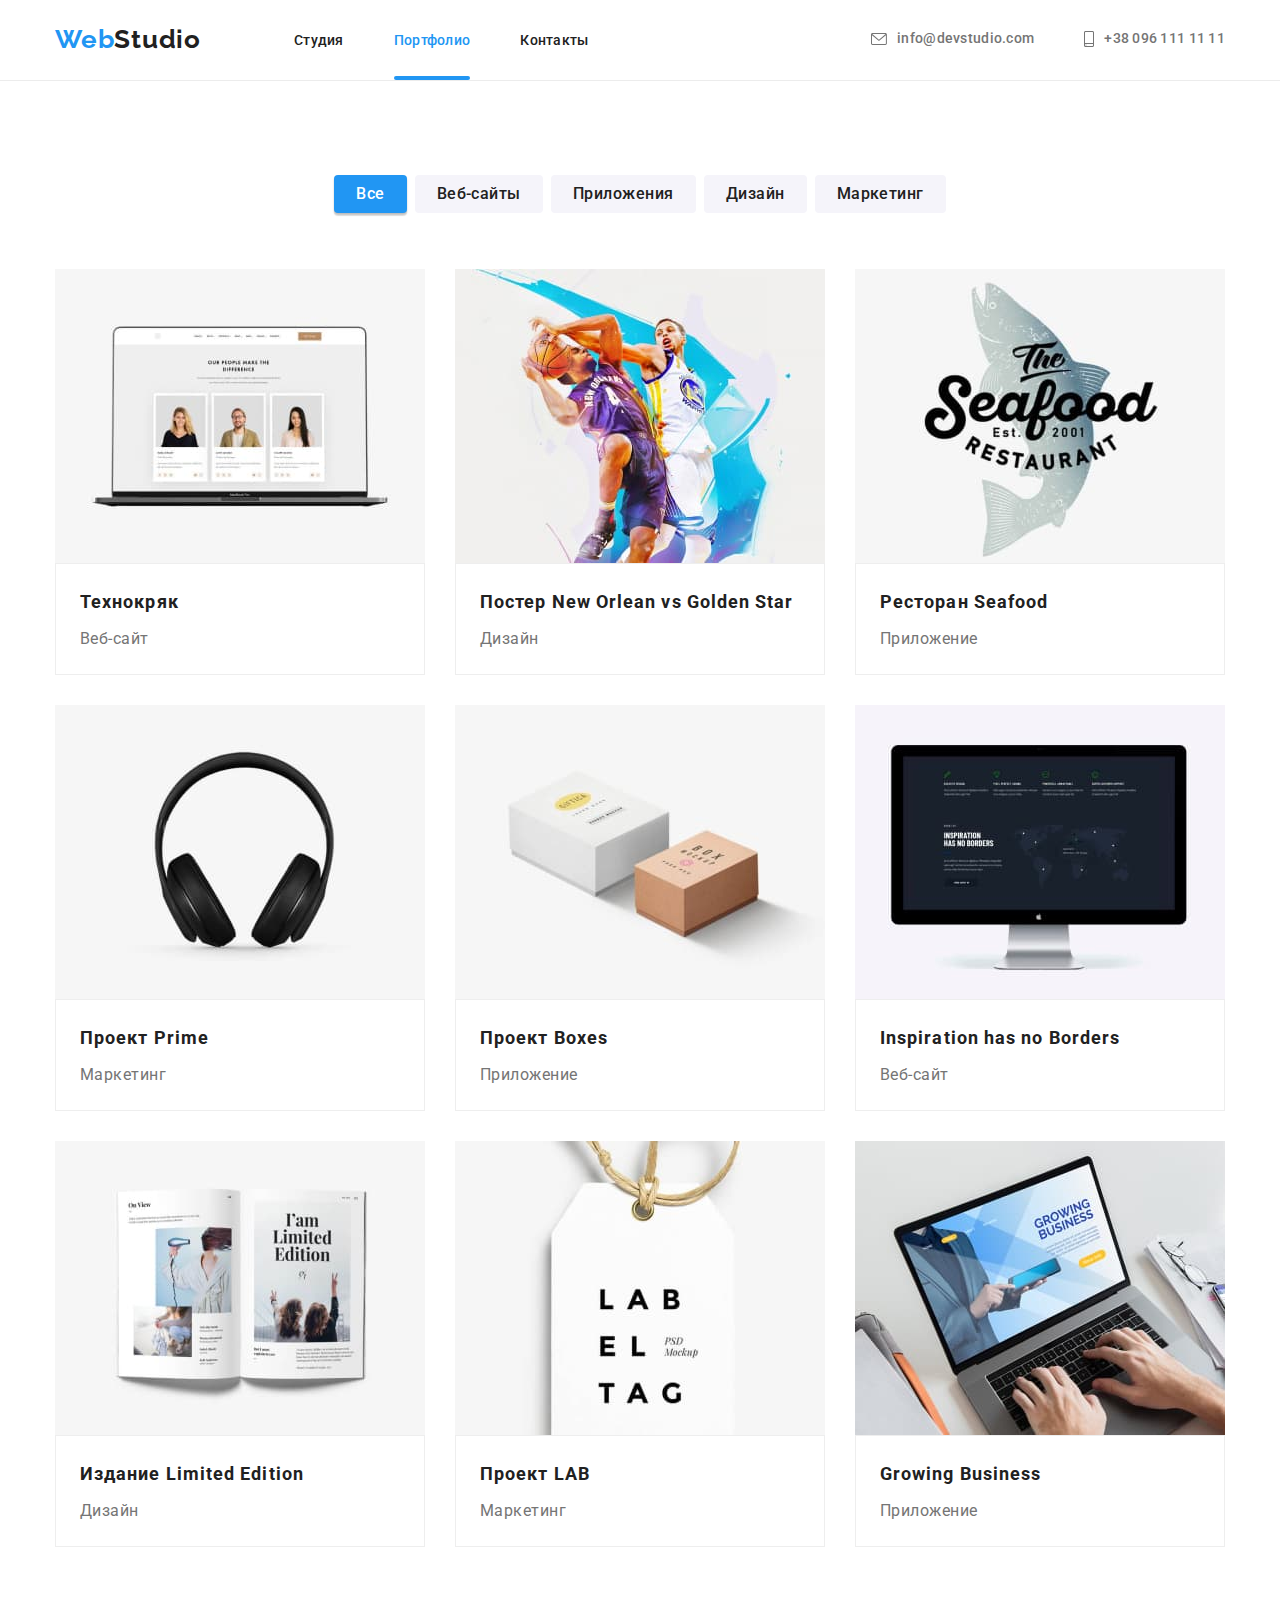
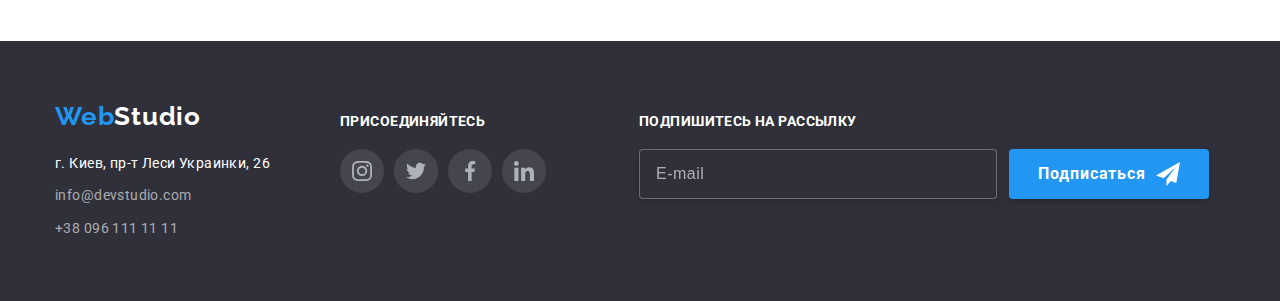
==== portfolio.html @ 739c6027 "cloned repo" ====
<!DOCTYPE html>
<html lang="ru">
  <head>
    <title>Portfolio</title>
    <link rel="preconnect" href="https://fonts.googleapis.com" />
    <link rel="preconnect" href="https://fonts.gstatic.com" crossorigin />
    <link
      href="https://fonts.googleapis.com/css2?family=Raleway:wght@700&family=Roboto:wght@400;500;700;900&display=swap"
      rel="stylesheet"
    />
    <link
      rel="stylesheet"
      href="https://github.com/sindresorhus/modern-normalize/blob/main/modern-normalize.css"
    />
    <link rel="stylesheet" href="css/reset.css" />
    <link rel="stylesheet" href="css/styles.css" />
  </head>

  <body>
    <header class="header">
      <div class="container header-container">
        <nav class="header-navigation">
          <a href="/" class="logo logo-header"
            ><span class="logo-left">Web</span
            ><span class="logo-right-dark">Studio</span></a
          >
          <ul class="list header-list">
            <li class="header-item">
              <a class="header-common header-link" href="./index.html"
                >Студия</a
              >
            </li>
            <li class="header-item">
              <a
                class="header-common header-link header-link-active"
                href="./portfolio.html"
                >Портфолио</a
              >
            </li>
            <li class="header-item">
              <a class="header-common header-link" href="./contacts.html"
                >Контакты</a
              >
            </li>
          </ul>
        </nav>
        <ul class="list header-list header-contacts">
          <li>
            <a
              class="header-common header-mail"
              href="mailto:info@devstudio.com"
            >
              <svg class="header-icon mail-icon">
                <use href="./images/icons.svg#icon-envelope"></use>
              </svg>
              <span>info@devstudio.com</span></a
            >
          </li>
          <li>
            <a class="header-common header-phone" href="tel:+380961111111">
              <svg class="header-icon phone-icon">
                <use href="./images/icons.svg#icon-smartphone"></use>
              </svg>
              <span>+38 096 111 11 11</span>
            </a>
          </li>
        </ul>
      </div>
    </header>
    <main>
      <!--Our projects-->
      <section class="projects section">
        <div class="container">
          <ul class="list projects-filter">
            <li class="filter-item">
              <button class="filter-button filter-button-active" type="button">
                Все
              </button>
            </li>
            <li class="filter-item">
              <button class="filter-button" type="button">Веб-сайты</button>
            </li>
            <li class="filter-item">
              <button class="filter-button" type="button">Приложения</button>
            </li>
            <li class="filter-item">
              <button class="filter-button" type="button">Дизайн</button>
            </li>
            <li class="filter-item">
              <button class="filter-button" type="button">Маркетинг</button>
            </li>
          </ul>
          <ul class="list projects-list">
            <li class="projects-item">
              <a href="" class="link project-link">
                <div class="projects-top">
                  <img src="./images/web-site1.jpg" alt="Laptop" />
                  <p class="projects-item-details">
                    Технокряк это современная площадка распространения
                    коронавируса. Компании используют эту платформу для
                    цифрового шпионажа и атак на защищённые сервера конкурентов.
                  </p>
                </div>
                <div class="projects-bottom">
                  <h3 class="projects-name">Технокряк</h3>
                  <p class="paragraph-common projects-type">Веб-сайт</p>
                </div>
              </a>
            </li>
            <li class="projects-item">
              <a href="" class="link project-link">
                <div class="projects-top">
                  <img
                    src="./images/design1.jpg"
                    alt="Poster New Orlean vs Golden Star"
                  />
                  <p class="projects-item-details">
                    Технокряк это современная площадка распространения
                    коронавируса. Компании используют эту платформу для
                    цифрового шпионажа и атак на защищённые сервера конкурентов.
                  </p>
                </div>
                <div class="projects-bottom">
                  <h3 class="projects-name">
                    Постер New Orlean vs Golden Star
                  </h3>
                  <p class="paragraph-common projects-type">Дизайн</p>
                </div>
              </a>
            </li>
            <li class="projects-item">
              <a href="" class="link project-link">
                <div class="projects-top">
                  <img src="./images/app1.jpg" alt="Restaurant Seafood лого" />
                  <p class="projects-item-details">
                    Технокряк это современная площадка распространения
                    коронавируса. Компании используют эту платформу для
                    цифрового шпионажа и атак на защищённые сервера конкурентов.
                  </p>
                </div>
                <div class="projects-bottom">
                  <h3 class="projects-name">Ресторан Seafood</h3>
                  <p class="paragraph-common projects-type">Приложение</p>
                </div>
              </a>
            </li>
            <li class="projects-item">
              <a href="" class="link project-link">
                <div class="projects-top">
                  <img src="./images/marketing1.jpg" alt="Headphones" />
                  <p class="projects-item-details">
                    Технокряк это современная площадка распространения
                    коронавируса. Компании используют эту платформу для
                    цифрового шпионажа и атак на защищённые сервера конкурентов.
                  </p>
                </div>
                <div class="projects-bottom">
                  <h3 class="projects-name">Проект Prime</h3>
                  <p class="paragraph-common projects-type">Маркетинг</p>
                </div>
              </a>
            </li>
            <li class="projects-item">
              <a href="" class="link project-link">
                <div class="projects-top">
                  <img src="./images/app2.jpg" alt="Postal box" />
                  <p class="projects-item-details">
                    Технокряк это современная площадка распространения
                    коронавируса. Компании используют эту платформу для
                    цифрового шпионажа и атак на защищённые сервера конкурентов.
                  </p>
                </div>
                <div class="projects-bottom">
                  <h3 class="projects-name">Проект Boxes</h3>
                  <p class="paragraph-common projects-type">Приложение</p>
                </div>
              </a>
            </li>
            <li class="projects-item">
              <a href="" class="link project-link">
                <div class="projects-top">
                  <img src="./images/web-site2.jpg" alt="Monitor" />
                  <p class="projects-item-details">
                    Технокряк это современная площадка распространения
                    коронавируса. Компании используют эту платформу для
                    цифрового шпионажа и атак на защищённые сервера конкурентов.
                  </p>
                </div>
                <div class="projects-bottom">
                  <h3 class="projects-name">Inspiration has no Borders</h3>
                  <p class="paragraph-common projects-type">Веб-сайт</p>
                </div>
              </a>
            </li>
            <li class="projects-item">
              <a href="" class="link project-link">
                <div class="projects-top">
                  <img src="./images/design2.jpg" alt="Magazine" />
                  <p class="projects-item-details">
                    Технокряк это современная площадка распространения
                    коронавируса. Компании используют эту платформу для
                    цифрового шпионажа и атак на защищённые сервера конкурентов.
                  </p>
                </div>
                <div class="projects-bottom">
                  <h3 class="projects-name">Издание Limited Edition</h3>
                  <p class="paragraph-common projects-type">Дизайн</p>
                </div>
              </a>
            </li>
            <li class="projects-item">
              <a href="" class="link project-link">
                <div class="projects-top">
                  <img src="./images/marketing2.jpg" alt="Label" />
                  <p class="projects-item-details">
                    Технокряк это современная площадка распространения
                    коронавируса. Компании используют эту платформу для
                    цифрового шпионажа и атак на защищённые сервера конкурентов.
                  </p>
                </div>
                <div class="projects-bottom">
                  <h3 class="projects-name">Проект LAB</h3>
                  <p class="paragraph-common projects-type">Маркетинг</p>
                </div>
              </a>
            </li>
            <li class="projects-item">
              <a href="" class="link project-link">
                <div class="projects-top">
                  <img
                    src="./images/app3.jpg"
                    alt="Hands typing on a keyboard"
                  />
                  <p class="projects-item-details">
                    Технокряк это современная площадка распространения
                    коронавируса. Компании используют эту платформу для
                    цифрового шпионажа и атак на защищённые сервера конкурентов.
                  </p>
                </div>
                <div class="projects-bottom">
                  <h3 class="projects-name">Growing Business</h3>
                  <p class="paragraph-common projects-type">Приложение</p>
                </div>
              </a>
            </li>
          </ul>
        </div>
      </section>
    </main>
    <footer class="footer">
      <div class="container footer-container">
        <div class="information">
          <div>
            <a href="/" class="logo"
              ><span class="logo-left">Web</span
              ><span class="logo-right-light">Studio</span></a
            >
          </div>
          <address class="footer-address">
            <ul class="list footer-list">
              <li class="footer-item">
                <a
                  class="footer-common footer-location"
                  href="https://goo.gl/maps/UnjUkKcxQBW7BWVS7"
                  target="_blank"
                  rel="noopener nofollow noreferrer"
                  >г. Киев, пр-т Леси Украинки, 26</a
                >
              </li>
              <li class="footer-item">
                <a
                  class="footer-common footer-link"
                  href="mailto:info@devstudio.com"
                  >info@devstudio.com</a
                >
              </li>
              <li class="footer-item">
                <a class="footer-common footer-link" href="tel:+380961111111"
                  >+38 096 111 11 11</a
                >
              </li>
            </ul>
          </address>
        </div>
        <div class="social-details">
          <div class="social">
            <h3 class="social-title">Присоединяйтесь</h3>
            <ul class="list social-list">
              <li class="social-item">
                <a
                  href="https://www.instagram.com"
                  class="social-link social-link-footer"
                  target="_blank"
                  rel="noopener nofollow noreferrer"
                >
                  <svg class="social-icon">
                    <use href="./images/icons.svg#icon-instagram"></use>
                  </svg>
                </a>
              </li>
              <li class="social-item">
                <a
                  href="https://twitter.com"
                  class="social-link social-link-footer"
                  target="_blank"
                  rel="noopener nofollow noreferrer"
                >
                  <svg class="social-icon">
                    <use href="./images/icons.svg#icon-twitter"></use>
                  </svg>
                </a>
              </li>
              <li class="social-item">
                <a
                  href="https://www.facebook.com"
                  class="social-link social-link-footer"
                  target="_blank"
                  rel="noopener nofollow noreferrer"
                >
                  <svg class="social-icon">
                    <use href="./images/icons.svg#icon-facebook"></use>
                  </svg>
                </a>
              </li>
              <li class="social-item">
                <a
                  href="https://www.linkedin.com"
                  class="social-link social-link-footer"
                  target="_blank"
                  rel="noopener nofollow noreferrer"
                >
                  <svg class="social-icon">
                    <use href="./images/icons.svg#icon-linkedin"></use>
                  </svg>
                </a>
              </li>
            </ul>
          </div>
          <div class="subscribe">
            <h3 class="subscribe-title">Подпишитесь на рассылку</h3>
            <form action="#" class="form-subscribe">
              <input
                type="email"
                class="form-subscribe-input"
                name="mail-subscribe"
                placeholder="E-mail"
              />
              <button type="submit" class="form-subscribe-button">
                Подписаться
                <svg class="subscribe-icon">
                  <use href="./images/icons.svg#icon-send"></use>
                </svg>
              </button>
            </form>
          </div>
        </div>
      </div>
    </footer>
  </body>
</html>
---- css/styles.css ----
:root {
  /* text variables*/
  --main-text-color: #212121;
  --alternative-text-color: #ffffff;
  --paragraph-text-color: #757575;
  --accent-color: #2196f3;
  /* button variables */
  --inactive-btn-color: #f5f4fa;
  --active-btn-color: #2196f3;
  /* background variables */
  --main-background-color: #ffffff;
  --dark-background-color: #2f303a;
  --light-background-color: #f5f4fa;
  /* gaps */
  --card-gap: 30px;
  /* transition  */
  --transition-duration: 250ms;
  --transition-timing-function: cubic-bezier(0.4, 0, 0.2, 1);
}

body {
  font-family: "Roboto", sans-serif;
  color: var(--main-text-color);
  margin: 0;
}

img {
  display: block;
  max-width: 100%;
  height: auto;
}

.container {
  width: 1200px;
  padding-left: 15px;
  padding-right: 15px;
  margin: 0 auto;
}

.section {
  padding-top: 94px;
  padding-bottom: 94px;
}

.link {
  transition-property: color;
  transition-duration: var(--transition-duration);
  transition-timing-function: var(--transition-timing-function);
}

.link:hover,
.link:focus {
  color: var(--accent-color);
}

.paragraph-common {
  font-weight: 400;
  font-size: 16px;
  letter-spacing: 0.03em;
}

.visually-hidden {
  position: absolute;
  clip: rect(0 0 0 0);
  width: 1px;
  height: 1px;
  margin: -1px;
}

/*--------------- LOGO ----------------- */

.logo {
  font-family: Raleway;
  font-weight: 700;
  font-size: 26px;
  line-height: 1.19;
  letter-spacing: 0.03em;
  display: block;
}

.logo-left {
  color: var(--accent-color);
}

.logo-right-dark {
  color: var(--main-text-color);
}

.logo-right-light {
  color: var(--alternative-text-color);
}

/*-------------- HEADER --------------*/

.header {
  background-color: var(--main-background-color);
  padding-top: 24px;
  padding-bottom: 25px;
  border-bottom: 1px solid #ececec;
}

.header-list {
  display: flex;
  align-items: center;
}

.header-item:not(:last-child),
.header-contacts li:first-child {
  margin-right: 50px;
}

.header-contacts {
  margin-left: auto;
}

.header-navigation {
  display: flex;
  align-items: center;
}

.header-container {
  display: flex;
  align-items: center;
}

.header-link {
  color: var(--main-text-color);
}

.header-common:focus,
.header-common:hover {
  color: var(--accent-color);
}

.header-common {
  font-weight: 500;
  font-size: 14px;
  line-height: 1.14;
  letter-spacing: 0.02em;
  transition-property: color;
  transition-duration: var(--transition-duration);
  transition-timing-function: var(--transition-timing-function);
}

.header-link-active::after {
  content: "";
  width: 100%;
  height: 4px;
  background-color: var(--active-btn-color);
  position: absolute;
  display: block;
  bottom: -32px;
  left: 0;
  border-radius: 2px;
}

.header-link-active {
  color: var(--accent-color);
  position: relative;
}

.header-mail,
.header-phone {
  color: var(--paragraph-text-color);
  display: flex;
  align-items: center;
}

.logo-header {
  margin-right: 93px;
}

.header-icon {
  margin-right: 10px;
  fill: currentColor;
}

.mail-icon {
  width: 16px;
  height: 12px;
}

.phone-icon {
  width: 10px;
  height: 16px;
}

/*-------------- SERVICES --------------*/

.services {
  background-image: linear-gradient(
      rgba(47, 48, 58, 0.4),
      rgba(47, 48, 58, 0.4)
    ),
    url("../images/services-bg.jpg");
  background-color: var(--dark-background-color);
  background-repeat: no-repeat;
  background-size: auto;
  background-position: center;
  padding-top: 200px;
  padding-bottom: 200px;
}

.services-title {
  font-weight: 900;
  font-size: 44px;
  line-height: 1.36;
  text-align: center;
  letter-spacing: 0.06em;
  text-transform: uppercase;
  color: var(--alternative-text-color);
}

.services-button {
  font-family: inherit;
  font-weight: bold;
  font-size: 16px;
  line-height: 1.87;
  align-items: center;
  text-align: center;
  letter-spacing: 0.06em;
  color: var(--alternative-text-color);
  background: #2196f3;
  box-shadow: 0px 4px 4px rgba(0, 0, 0, 0.15);
  border-radius: 4px;
  min-width: 200px;
  min-height: 50px;
  margin: 30px auto 0 auto;
  display: block;
}

/*-------------- ADVANTAGES -------------- */

.advantages {
  background-color: var(--main-background-color);
}

.advantages-title {
  font-weight: 700;
  font-size: 14px;
  line-height: 1.14;
  letter-spacing: 0.03em;
  text-transform: uppercase;
  color: var(--main-text-color);
  margin-bottom: 10px;
}

.advantages-item {
  width: 270px;
}

.advantages-thumb {
  background-color: var(--light-background-color);
  height: 120px;
  margin-bottom: var(--card-gap);
  display: flex;
  justify-content: center;
  align-items: center;
}

.advantages-icon {
  width: 70px;
  height: 70px;
}

.advantages-item:not(:last-child) {
  margin-right: var(--card-gap);
}

.advantages-text {
  line-height: 1.71;
  color: var(--paragraph-text-color);
}

.advantages-list {
  display: flex;
  flex-basis: calc(100% / 4 - var(--card-gap));
}

/*------------- TECHNOLOGIES ------------- */

.technologies {
  background-color: var(--main-background-color);
  padding-top: 0;
}

.technologies-title {
  font-weight: 700;
  font-size: 36px;
  line-height: 42px;
  text-align: center;
  letter-spacing: 0.03em;
  color: var(--main-text-color);
  margin-bottom: 50px;
}

.technologies-list {
  display: flex;
  flex-basis: calc(100% / 3 - var(--card-gap));
  margin-right: calc(-1 * var(--card-gap));
}

.technologies-item {
  position: relative;
}

.technologies-item:not(:last-child) {
  margin-right: var(--card-gap);
}

.technologies-desc {
  background: rgba(47, 48, 58, 0.8);
  font-weight: bold;
  font-size: 14px;
  line-height: 1.14;
  text-align: center;
  letter-spacing: 0.03em;
  text-transform: uppercase;
  color: var(--alternative-text-color);
  display: flex;
  justify-content: center;
  align-items: center;
  height: 70px;
  position: absolute;
  left: 0;
  right: 0;
  bottom: 0;
}

/*----------------- TEAM -------------------*/

.team {
  background-color: var(--light-background-color);
}

.team-title {
  font-weight: 700;
  font-size: 36px;
  line-height: 1.16;
  text-align: center;
  letter-spacing: 0.03em;
  color: var(--main-text-color);
  margin-bottom: 50px;
}

.team-member {
  font-weight: 500;
  font-size: 16px;
  line-height: 1.18;
  text-align: center;
  letter-spacing: 0.03em;
  color: var(--main-text-color);
  margin-bottom: 10px;
}

.team-role {
  line-height: 1.18;
  text-align: center;
  color: var(--paragraph-text-color);
  margin-bottom: 16px;
}

.team-list {
  display: flex;
  flex-basis: calc(100% / 4 - var(--card-gap));
}

.team-item {
  background-color: var(--main-background-color);
  box-shadow: 0px 1px 3px rgba(0, 0, 0, 0.12), 0px 1px 1px rgba(0, 0, 0, 0.14),
    0px 2px 1px rgba(0, 0, 0, 0.2);
  border-radius: 0px 0px 4px 4px;
}

.team-item:not(:last-child) {
  margin-right: var(--card-gap);
}

.team-card-bottom {
  padding-top: 30px;
  padding-bottom: 30px;
}

.social-list {
  display: flex;
  justify-content: center;
}

.social-item {
  width: 44px;
  height: 44px;
}

.social-item + .social-item {
  margin-left: 10px;
}

.social-link {
  width: 100%;
  height: 100%;
  border-radius: 50%;
  display: flex;
  align-items: center;
  justify-content: center;
  color: #afb1b8;
  transition-property: background-color, color;
  transition-duration: var(--transition-duration);
  transition-timing-function: var(--transition-timing-function);
}

.social-link:hover,
.social-link:focus {
  background-color: var(--accent-color);
  color: var(--main-background-color);
}

.social-icon {
  width: 20px;
  height: 20px;
  fill: currentColor;
}

/*---------------- CUSTOMERS -------------- */

.customers-title {
  font-weight: 700;
  font-size: 36px;
  line-height: 42px;
  text-align: center;
  letter-spacing: 0.03em;
  color: var(--main-text-color);
  margin-bottom: 50px;
}

.customers-item:not(:last-child) {
  margin-right: var(--card-gap);
}

.customers-list {
  display: flex;
  flex-basis: calc(100% / 6 - var(--card-gap));
}

.customers-link {
  display: flex;
  justify-content: center;
  align-items: center;
  height: 92px;
  width: 170px;
  border: 1px solid #afb1b8;
  border-radius: 4px;
  color: #afb1b8;
  transition-property: border-color, color;
  transition-duration: var(--transition-duration);
  transition-timing-function: var(--transition-timing-function);
}

.customers-link:focus,
.customers-link:hover {
  border-color: var(--active-btn-color);
  color: var(--active-btn-color);
}

.customers-icon {
  width: 100%;
  height: 100%;
  fill: currentColor;
}

/*---------------- PROJECTS --------------- */

.projects {
  background-color: var(--main-background-color);
}

.filter-button {
  font-family: inherit;
  border-radius: 4px;
  font-weight: 500;
  font-size: 16px;
  line-height: 1.62;
  text-align: center;
  letter-spacing: 0.03em;
  cursor: pointer;
  color: var(--main-text-color);
  background-color: var(--inactive-btn-color);
  padding: 6px 22px;
  transition-property: background-color, color, box-shadow;
  transition-duration: var(--transition-duration);
  transition-timing-function: var(--transition-timing-function);
}

.filter-button-active,
.filter-button:hover,
.filter-button:focus {
  background-color: var(--active-btn-color);
  color: var(--alternative-text-color);
  box-shadow: 0px 3px 1px rgba(0, 0, 0, 0.1), 0px 1px 2px rgba(0, 0, 0, 0.08),
    0px 2px 2px rgba(0, 0, 0, 0.12);
}

.projects-name {
  font-weight: 700;
  font-size: 18px;
  line-height: 2;
  letter-spacing: 0.06em;
  color: var(--main-text-color);
}

.projects-type {
  line-height: 1.87;
  color: var(--paragraph-text-color);
}

.projects-filter {
  display: flex;
  justify-content: center;
  margin-bottom: 56px;
}

.filter-item:not(:last-child) {
  margin-right: 8px;
}

.projects-list {
  display: flex;
  flex-wrap: wrap;
  margin-left: calc(-1 * var(--card-gap));
  margin-top: calc(-1 * var(--card-gap));
  flex-basis: calc(100% / 3 - var(--card-gap));
}

.projects-item {
  background-color: var(--main-background-color);
}

.projects-bottom {
  border: 1px solid #eeeeee;
  padding: 20px 24px;
}

.projects-item {
  margin-left: var(--card-gap);
  margin-top: var(--card-gap);
}

.projects-item:hover .projects-item-details {
  transform: translateY(0);
}

.projects-top {
  position: relative;
  overflow: hidden;
}

.projects-item-details {
  position: absolute;
  top: 0;
  left: 0;
  background-color: rgba(33, 150, 243, 0.9);
  padding: 63px 24px;
  font-size: 18px;
  line-height: 1.56;
  letter-spacing: 0.03em;
  color: var(--alternative-text-color);
  height: 100%;
  overflow: auto;
  transform: translateY(100%);
  transition: transform 300ms linear;
}

.project-link {
  display: block;
  transition-property: box-shadow;
  transition-duration: var(--transition-duration);
  transition-timing-function: var(--transition-timing-function);
}

.project-link:hover,
.project-link:focus {
  box-shadow: 0px 1px 1px rgba(0, 0, 0, 0.12), 0px 4px 4px rgba(0, 0, 0, 0.06),
    1px 4px 6px rgba(0, 0, 0, 0.16);
}

.projects-name {
  margin-bottom: 4px;
}

/*---------------- FOOTER -----------------*/

.footer {
  background-color: var(--dark-background-color);
  padding-top: 60px;
  padding-bottom: 60px;
}

.footer-address {
  font-style: normal;
  margin-top: 20px;
}

.footer-common {
  font-weight: 400;
  font-size: 14px;
  line-height: 1.71;
  letter-spacing: 0.03em;
}

.footer-location {
  color: var(--alternative-text-color);
}

.footer-link {
  color: rgba(255, 255, 255, 0.6);
}

.footer-item:not(:last-child) {
  margin-bottom: 9px;
}

.social-title,
.subscribe-title {
  font-size: 14px;
  line-height: 16px;
  letter-spacing: 0.03em;
  text-transform: uppercase;
  color: var(--alternative-text-color);
  margin-bottom: 20px;
}

.footer-container {
  display: flex;
}

.information {
  margin-right: 70px;
}

.social-details {
  padding-top: 12px;
  display: flex;
  justify-content: center;
}

.social-link-footer {
  background-color: rgba(255, 255, 255, 0.1);
}

.subscribe {
  margin-left: 93px;
}

.form-subscribe {
  display: flex;
  justify-content: center;
  align-items: center;
}

.form-subscribe-input {
  width: 358px;
  height: 50px;
  border: 1px solid rgba(255, 255, 255, 0.3);
  filter: drop-shadow(0px 4px 4px rgba(0, 0, 0, 0.15));
  border-radius: 4px;
  background-color: var(--dark-background-color);
  padding-left: 16px;
}

.form-subscribe-input,
.form-subscribe-input::placeholder {
  font-weight: normal;
  font-size: 16px;
  line-height: 1.25;
  /* display: flex;
  align-items: center; */
  letter-spacing: 0.03em;
  color: rgba(255, 255, 255, 0.6);
}

.form-subscribe-button {
  width: 200px;
  height: 50px;
  background-color: var(--active-btn-color);
  box-shadow: 0px 4px 4px rgba(0, 0, 0, 0.15);
  border-radius: 4px;
  font-weight: bold;
  font-size: 16px;
  line-height: 1.87;
  letter-spacing: 0.06em;
  color: var(--alternative-text-color);
  margin-left: 12px;
  display: inline-flex;
  justify-content: center;
  align-items: center;
}

.subscribe-icon {
  fill: currentColor;
  width: 24px;
  height: 24px;
  margin-left: 10px;
}

/*-------------- MODAL ------------- */

.backdrop {
  width: 100vw;
  height: 100vh;
  background-color: rgba(0, 0, 0, 0.2);
  position: fixed;
  top: 0;
  transition-property: opacity, visibility;
  transition-duration: 500ms;
  transition-timing-function: var(--transition-timing-function);
}

.backdrop.is-hidden .modal {
  transform: scale(1.2) translate(-100%);
  transition: transform 1000ms;
}

.modal {
  position: absolute;
  width: 528px;
  min-height: 581px;
  left: 50%;
  top: 50%;
  padding: 40px;

  background-color: var(--main-background-color);
  box-shadow: 0px 1px 3px rgba(0, 0, 0, 0.12), 0px 1px 1px rgba(0, 0, 0, 0.14),
    0px 2px 1px rgba(0, 0, 0, 0.2);
  border-radius: 4px;
  transform: translate(-50%, -50%) scale(1);
  transition: transform 1000ms;
}

.modal-close {
  width: 30px;
  height: 30px;
  border: 1px solid rgba(0, 0, 0, 0.1);
  border-radius: 50%;
  background-color: transparent;
  position: absolute;
  top: 10px;
  right: 10px;
  display: flex;
  justify-content: center;
  align-items: center;
}

.modal-close:hover,
.modal-close:focus {
  outline: none;
  border-color: var(--active-btn-color);
  color: var(--active-btn-color);
}

.modal-close-icon {
  width: 17px;
  height: 17px;
  fill: currentColor;
}

.is-hidden {
  visibility: hidden;
  opacity: 0;
  pointer-events: none;
}

.modal-title {
  font-weight: bold;
  font-size: 20px;
  line-height: 1.15;
  text-align: center;
  letter-spacing: 0.03em;
  color: var(--main-text-color);
  margin-bottom: 12px;
}

.modal-field {
  margin-bottom: 10px;
}

.input-wrap {
  position: relative;
  cursor: pointer;
}

.modal-form-input {
  width: 448px;
  height: 40px;
  border: 1px solid rgba(33, 33, 33, 0.2);
  box-sizing: border-box;
  border-radius: 4px;
  padding-left: 42px;
  padding-right: 15px;
  cursor: inherit;
  transition-property: outline;
  transition-duration: var(--transition-duration);
  transition-timing-function: var(--transition-timing-function);
}

.modal-form-input:focus,
.input-wrap:hover > .modal-form-input,
.modal-form-feedback:focus,
.modal-form-feedback:hover {
  outline: 1px solid var(--active-btn-color);
}

.modal-form-icon {
  pointer-events: none;
  width: 18px;
  height: 18px;
  position: absolute;
  left: 15px;
  top: 50%;
  transform: translateY(-50%);
  transition-property: fill;
  transition-duration: var(--transition-duration);
  transition-timing-function: var(--transition-timing-function);
}

.modal-form-input:focus + .modal-form-icon,
.input-wrap:hover .modal-form-icon {
  fill: var(--active-btn-color);
}

.form-input-text {
  display: inline-block;
  font-size: 12px;
  line-height: 1.16;
  letter-spacing: 0.01em;
  color: var(--paragraph-text-color);
  margin-bottom: 4px;
}

.modal-form-feedback {
  width: 448px;
  height: 120px;
  border: 1px solid rgba(33, 33, 33, 0.2);
  box-sizing: border-box;
  border-radius: 4px;
  resize: none;
  padding: 12px 16px;
  outline: none;
  cursor: pointer;
}

.modal-form-feedback::placeholder {
  font-weight: normal;
  font-size: 12px;
  line-height: 1.16;
  letter-spacing: 0.01em;
  color: rgba(117, 117, 117, 0.5);
}

.modal-feedback {
  margin-bottom: 20px;
}

.modal-agreement-text {
  font-size: 14px;
  line-height: 1.71;
  letter-spacing: 0.03em;
  color: var(--paragraph-text-color);
}

.modal-agreement-link {
  color: var(--accent-color);
  text-decoration: underline;
}

.modal-button {
  width: 200px;
  height: 50px;
  background: var(--active-btn-color);
  box-shadow: 0px 4px 4px rgba(0, 0, 0, 0.15);
  border-radius: 4px;
  font-weight: bold;
  font-size: 16px;
  line-height: 1.87;
  text-align: center;
  letter-spacing: 0.06em;
  color: var(--alternative-text-color);
}

.modal-button-submit {
  display: flex;
  justify-content: center;
  align-items: center;
}

.modal-agreement {
  margin-bottom: 30px;
}

.check-item {
  width: 16px;
  height: 15px;
  display: inline-block;
  border-radius: 2px;
  border: 2px solid var(--main-text-color);
  margin-right: 8px;
  transition-property: border-color background-color;
  transition-duration: var(--transition-duration);
  transition-timing-function: var(--transition-timing-function);
}

.checkbox:focus + .check-item {
  border-color: var(--active-btn-color);
}

.checkbox:checked + .check-item {
  background-color: var(--active-btn-color);
  background-image: url(../images/icon-check.svg);
  background-size: contain;
  background-origin: border-box;
  border-color: var(--active-btn-color);
}

.check-text {
  display: flex;
  align-items: center;
}
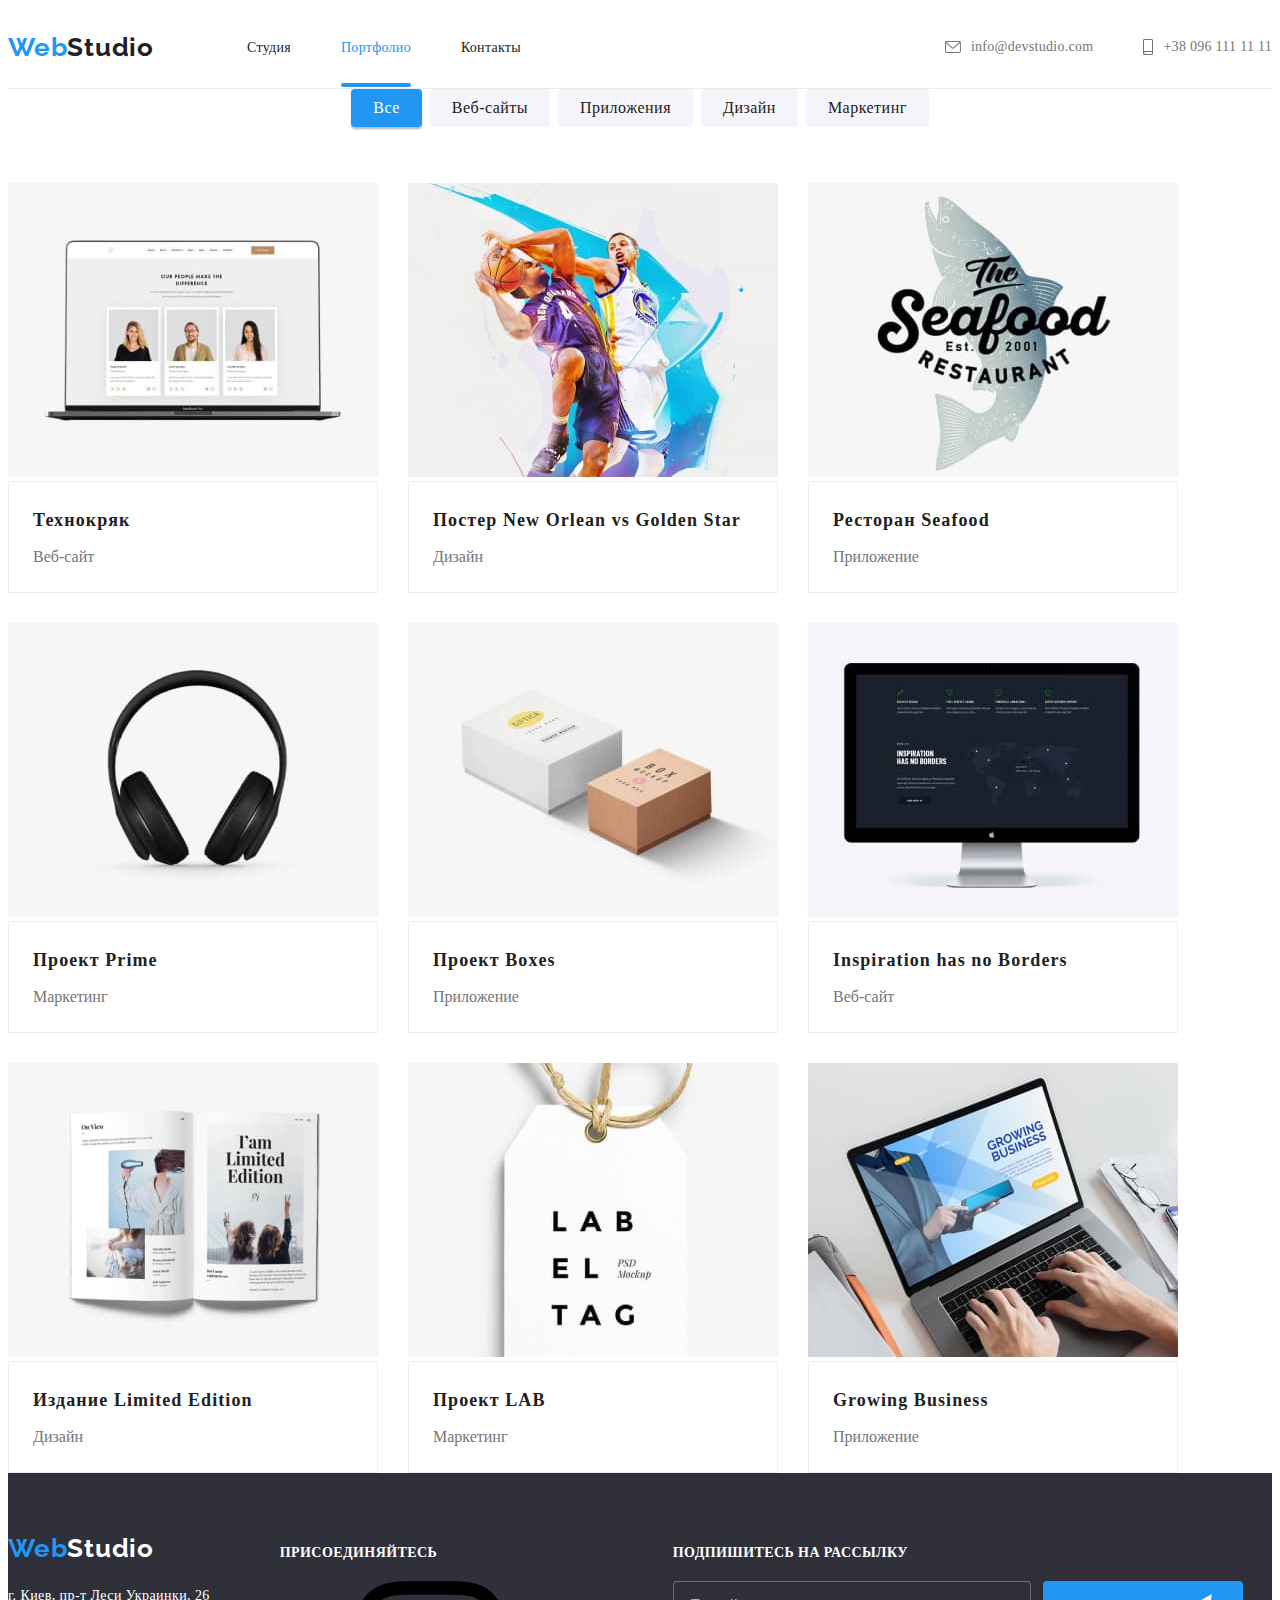
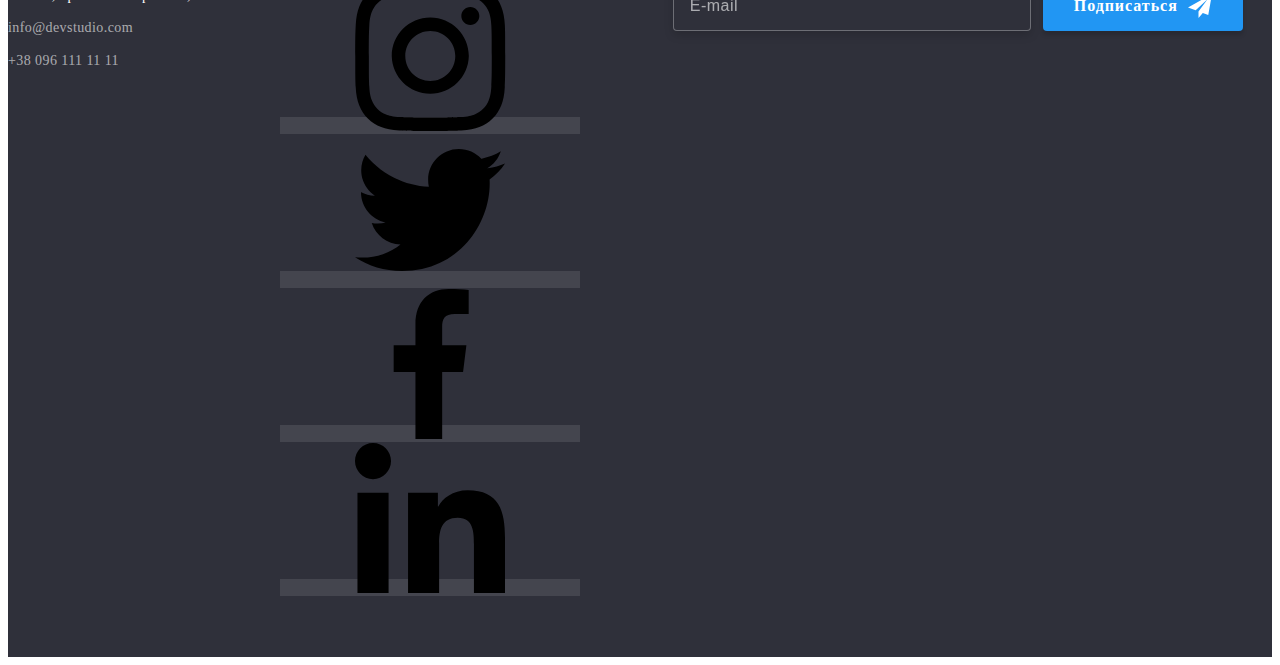
==== commit 7f79ce7c: "added sass" ====
--- a/portfolio.html
+++ b/portfolio.html
@@ -12,8 +12,7 @@
       rel="stylesheet"
       href="https://github.com/sindresorhus/modern-normalize/blob/main/modern-normalize.css"
     />
-    <link rel="stylesheet" href="css/reset.css" />
-    <link rel="stylesheet" href="css/styles.css" />
+    <link rel="stylesheet" href="css/portfolio.css" />
   </head>
 
   <body>
--- a/css/portfolio.css
+++ b/css/portfolio.css
@@ -0,0 +1,394 @@
+p,
+h1,
+h2,
+h3,
+h4,
+h5,
+h6 {
+  margin: 0;
+}
+
+ul {
+  margin: 0;
+  padding: 0;
+  list-style: none;
+}
+
+a {
+  text-decoration: none;
+}
+
+button {
+  cursor: pointer;
+  font-family: inherit;
+  border: none;
+}
+
+*,
+::before,
+::after {
+  box-sizing: border-box;
+}
+
+:root {
+  /* text variables*/
+  --main-text-color: #212121;
+  --alternative-text-color: #ffffff;
+  --paragraph-text-color: #757575;
+  --accent-color: #2196f3;
+  /* button variables */
+  --inactive-btn-color: #f5f4fa;
+  --active-btn-color: #2196f3;
+  /* background variables */
+  --main-background-color: #ffffff;
+  --dark-background-color: #2f303a;
+  --light-background-color: #f5f4fa;
+  /* gaps */
+  --card-gap: 30px;
+  /* transition  */
+  --transition-duration: 250ms;
+  --transition-timing-function: cubic-bezier(0.4, 0, 0.2, 1);
+}
+
+.header {
+  background-color: var(--main-background-color);
+  padding-top: 24px;
+  padding-bottom: 25px;
+  border-bottom: 1px solid #ececec;
+}
+
+.header-list {
+  display: flex;
+  align-items: center;
+}
+
+.header-item:not(:last-child),
+.header-contacts li:first-child {
+  margin-right: 50px;
+}
+
+.header-contacts {
+  margin-left: auto;
+}
+
+.header-navigation {
+  display: flex;
+  align-items: center;
+}
+
+.header-container {
+  display: flex;
+  align-items: center;
+}
+
+.header-link {
+  color: var(--main-text-color);
+}
+
+.header-common:focus,
+.header-common:hover {
+  color: var(--accent-color);
+}
+
+.header-common {
+  font-weight: 500;
+  font-size: 14px;
+  line-height: 1.14;
+  letter-spacing: 0.02em;
+  transition-property: color;
+  transition-duration: var(--transition-duration);
+  transition-timing-function: var(--transition-timing-function);
+}
+
+.header-link-active::after {
+  content: "";
+  width: 100%;
+  height: 4px;
+  background-color: var(--active-btn-color);
+  position: absolute;
+  display: block;
+  bottom: -32px;
+  left: 0;
+  border-radius: 2px;
+}
+
+.header-link-active {
+  color: var(--accent-color);
+  position: relative;
+}
+
+.header-mail,
+.header-phone {
+  color: var(--paragraph-text-color);
+  display: flex;
+  align-items: center;
+}
+
+.logo-header {
+  margin-right: 93px;
+}
+
+.header-icon {
+  margin-right: 10px;
+  fill: currentColor;
+}
+
+.mail-icon {
+  width: 16px;
+  height: 12px;
+}
+
+.phone-icon {
+  width: 10px;
+  height: 16px;
+}
+
+.footer {
+  background-color: var(--dark-background-color);
+  padding-top: 60px;
+  padding-bottom: 60px;
+}
+
+.footer-address {
+  font-style: normal;
+  margin-top: 20px;
+}
+
+.footer-common {
+  font-weight: 400;
+  font-size: 14px;
+  line-height: 1.71;
+  letter-spacing: 0.03em;
+}
+
+.footer-location {
+  color: var(--alternative-text-color);
+}
+
+.footer-link {
+  color: rgba(255, 255, 255, 0.6);
+}
+
+.footer-item:not(:last-child) {
+  margin-bottom: 9px;
+}
+
+.social-title,
+.subscribe-title {
+  font-size: 14px;
+  line-height: 16px;
+  letter-spacing: 0.03em;
+  text-transform: uppercase;
+  color: var(--alternative-text-color);
+  margin-bottom: 20px;
+}
+
+.footer-container {
+  display: flex;
+}
+
+.information {
+  margin-right: 70px;
+}
+
+.social-details {
+  padding-top: 12px;
+  display: flex;
+  justify-content: center;
+}
+
+.social-link-footer {
+  background-color: rgba(255, 255, 255, 0.1);
+}
+
+.subscribe {
+  margin-left: 93px;
+}
+
+.form-subscribe {
+  display: flex;
+  justify-content: center;
+  align-items: center;
+}
+
+.form-subscribe-input {
+  width: 358px;
+  height: 50px;
+  border: 1px solid rgba(255, 255, 255, 0.3);
+  filter: drop-shadow(0px 4px 4px rgba(0, 0, 0, 0.15));
+  border-radius: 4px;
+  background-color: var(--dark-background-color);
+  padding-left: 16px;
+}
+
+.form-subscribe-input,
+.form-subscribe-input::placeholder {
+  font-weight: normal;
+  font-size: 16px;
+  line-height: 1.25;
+  /* display: flex;
+  align-items: center; */
+  letter-spacing: 0.03em;
+  color: rgba(255, 255, 255, 0.6);
+}
+
+.form-subscribe-button {
+  width: 200px;
+  height: 50px;
+  background-color: var(--active-btn-color);
+  box-shadow: 0px 4px 4px rgba(0, 0, 0, 0.15);
+  border-radius: 4px;
+  font-weight: bold;
+  font-size: 16px;
+  line-height: 1.87;
+  letter-spacing: 0.06em;
+  color: var(--alternative-text-color);
+  margin-left: 12px;
+  display: inline-flex;
+  justify-content: center;
+  align-items: center;
+}
+
+.subscribe-icon {
+  fill: currentColor;
+  width: 24px;
+  height: 24px;
+  margin-left: 10px;
+}
+
+.logo {
+  font-family: Raleway;
+  font-weight: 700;
+  font-size: 26px;
+  line-height: 1.19;
+  letter-spacing: 0.03em;
+  display: block;
+}
+
+.logo-left {
+  color: var(--accent-color);
+}
+
+.logo-right-dark {
+  color: var(--main-text-color);
+}
+
+.logo-right-light {
+  color: var(--alternative-text-color);
+}
+
+.projects {
+  background-color: var(--main-background-color);
+}
+
+.filter-button {
+  font-family: inherit;
+  border-radius: 4px;
+  font-weight: 500;
+  font-size: 16px;
+  line-height: 1.62;
+  text-align: center;
+  letter-spacing: 0.03em;
+  cursor: pointer;
+  color: var(--main-text-color);
+  background-color: var(--inactive-btn-color);
+  padding: 6px 22px;
+  transition-property: background-color, color, box-shadow;
+  transition-duration: var(--transition-duration);
+  transition-timing-function: var(--transition-timing-function);
+}
+
+.filter-button-active,
+.filter-button:hover,
+.filter-button:focus {
+  background-color: var(--active-btn-color);
+  color: var(--alternative-text-color);
+  box-shadow: 0px 3px 1px rgba(0, 0, 0, 0.1), 0px 1px 2px rgba(0, 0, 0, 0.08), 0px 2px 2px rgba(0, 0, 0, 0.12);
+}
+
+.projects-name {
+  font-weight: 700;
+  font-size: 18px;
+  line-height: 2;
+  letter-spacing: 0.06em;
+  color: var(--main-text-color);
+}
+
+.projects-type {
+  line-height: 1.87;
+  color: var(--paragraph-text-color);
+}
+
+.projects-filter {
+  display: flex;
+  justify-content: center;
+  margin-bottom: 56px;
+}
+
+.filter-item:not(:last-child) {
+  margin-right: 8px;
+}
+
+.projects-list {
+  display: flex;
+  flex-wrap: wrap;
+  margin-left: calc(-1 * var(--card-gap));
+  margin-top: calc(-1 * var(--card-gap));
+  flex-basis: calc(100% / 3 - var(--card-gap));
+}
+
+.projects-item {
+  background-color: var(--main-background-color);
+}
+
+.projects-bottom {
+  border: 1px solid #eeeeee;
+  padding: 20px 24px;
+}
+
+.projects-item {
+  margin-left: var(--card-gap);
+  margin-top: var(--card-gap);
+}
+
+.projects-item:hover .projects-item-details {
+  transform: translateY(0);
+}
+
+.projects-top {
+  position: relative;
+  overflow: hidden;
+}
+
+.projects-item-details {
+  position: absolute;
+  top: 0;
+  left: 0;
+  background-color: rgba(33, 150, 243, 0.9);
+  padding: 63px 24px;
+  font-size: 18px;
+  line-height: 1.56;
+  letter-spacing: 0.03em;
+  color: var(--alternative-text-color);
+  height: 100%;
+  overflow: auto;
+  transform: translateY(100%);
+  transition: transform 300ms linear;
+}
+
+.project-link {
+  display: block;
+  transition-property: box-shadow;
+  transition-duration: var(--transition-duration);
+  transition-timing-function: var(--transition-timing-function);
+}
+
+.project-link:hover,
+.project-link:focus {
+  box-shadow: 0px 1px 1px rgba(0, 0, 0, 0.12), 0px 4px 4px rgba(0, 0, 0, 0.06), 1px 4px 6px rgba(0, 0, 0, 0.16);
+}
+
+.projects-name {
+  margin-bottom: 4px;
+}
+/*# sourceMappingURL=portfolio.css.map */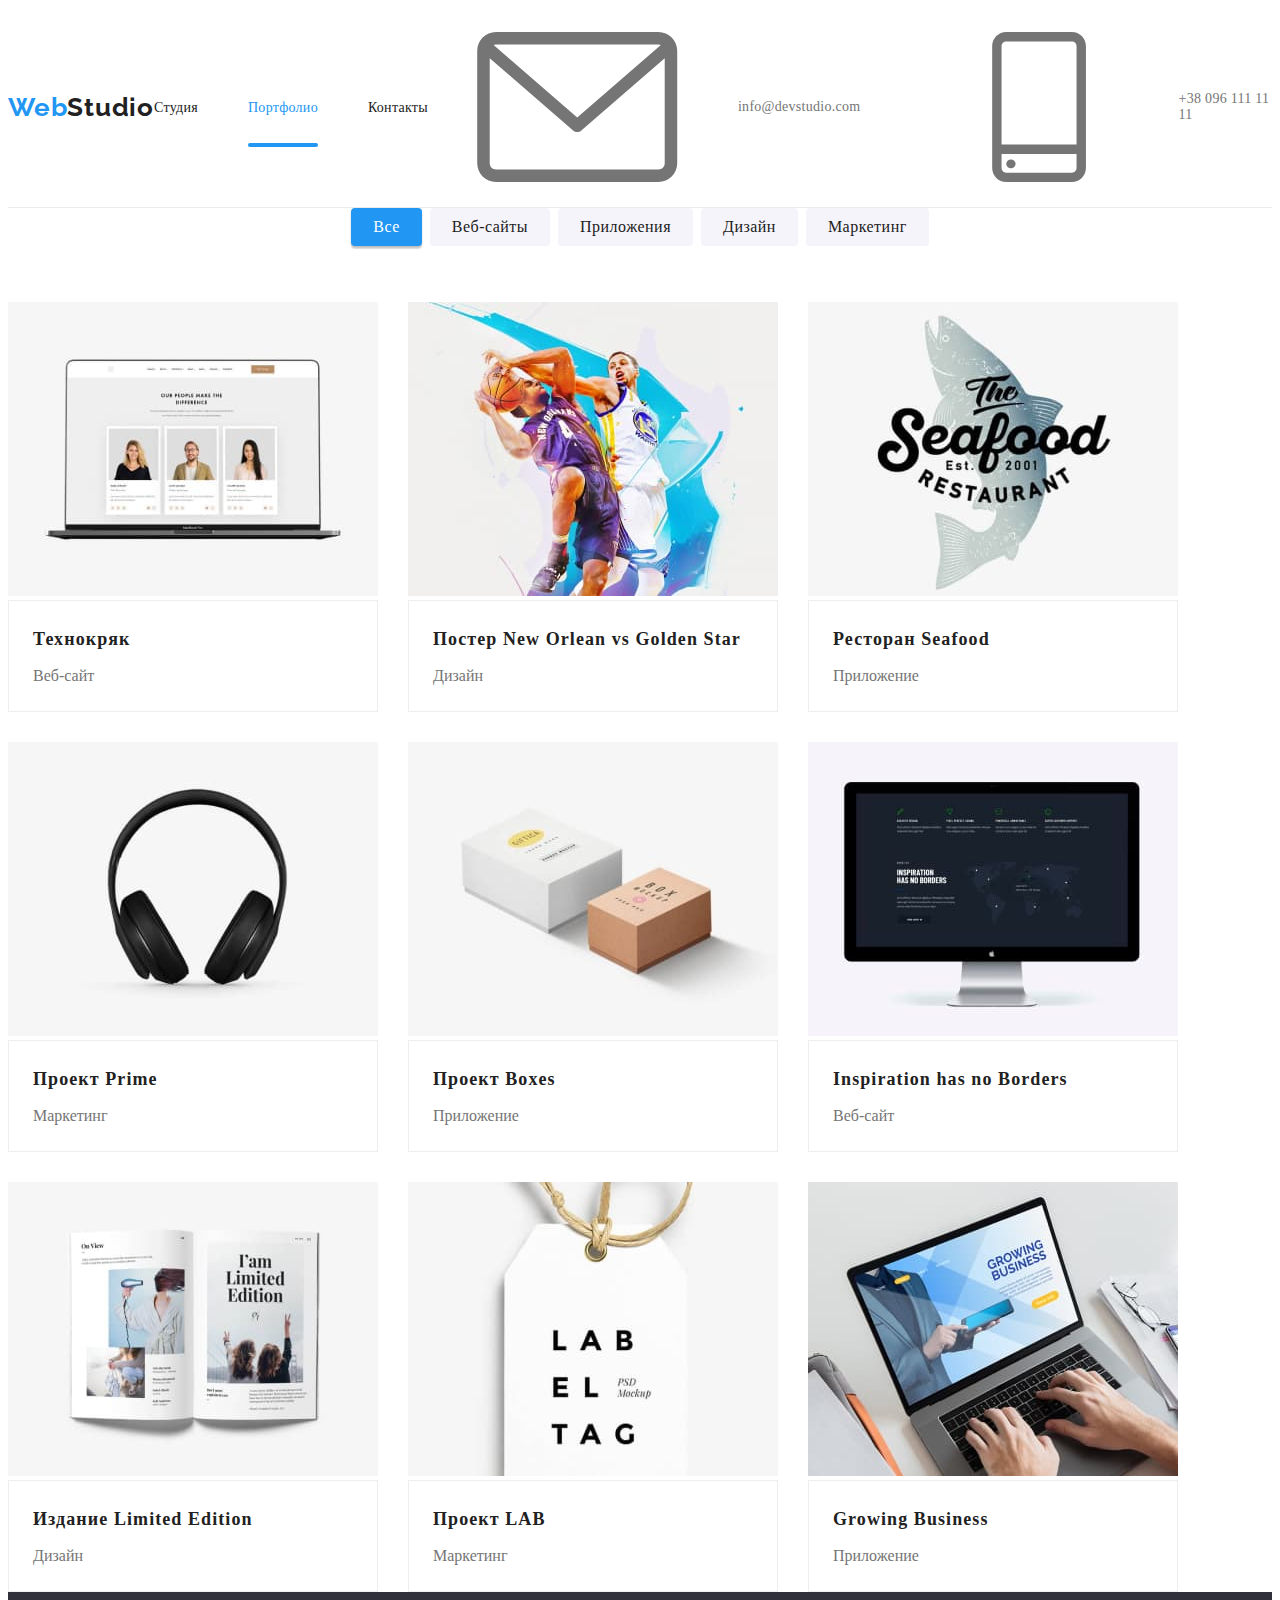
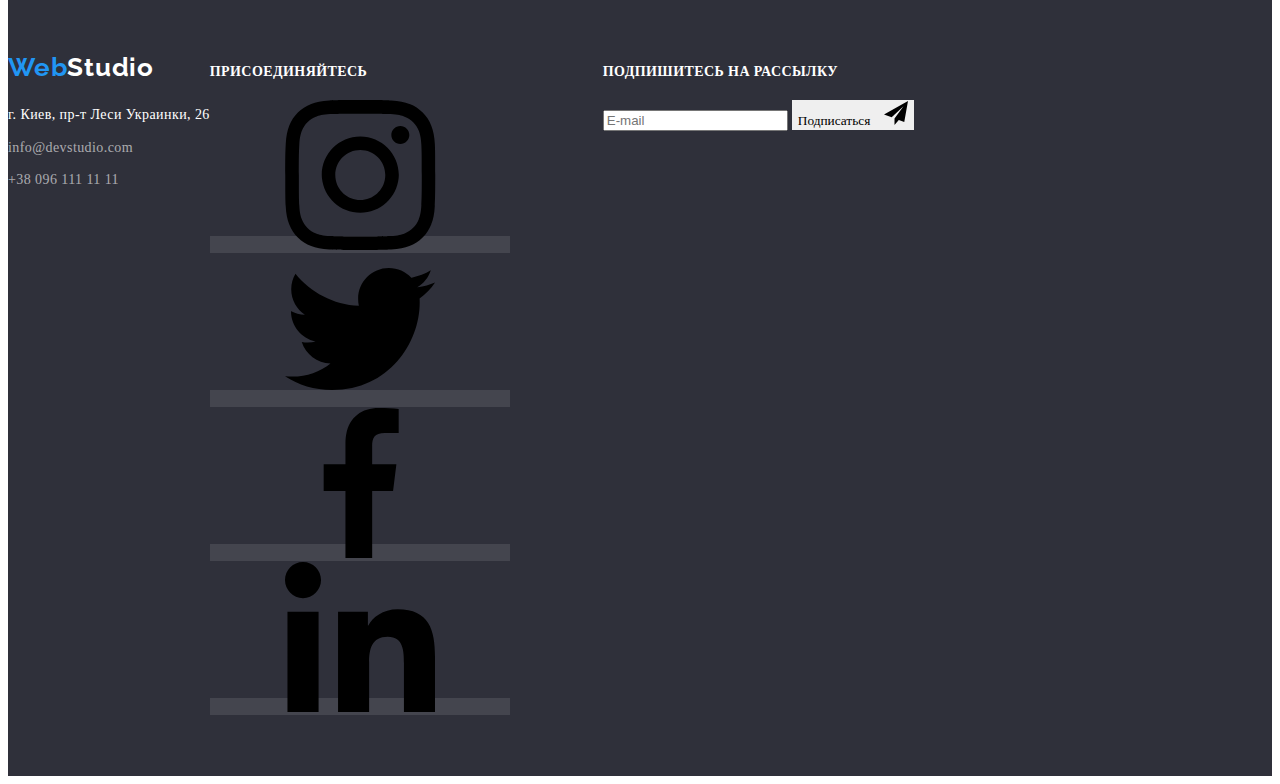
==== commit 17d1834d: "added nested to sass" ====
--- a/portfolio.html
+++ b/portfolio.html
@@ -19,7 +19,7 @@
     <header class="header">
       <div class="container header-container">
         <nav class="header-navigation">
-          <a href="/" class="logo logo-header"
+          <a href="/" class="logo header-logo"
             ><span class="logo-left">Web</span
             ><span class="logo-right-dark">Studio</span></a
           >
@@ -49,7 +49,7 @@
               class="header-common header-mail"
               href="mailto:info@devstudio.com"
             >
-              <svg class="header-icon mail-icon">
+              <svg class="header-icon header-mail-icon">
                 <use href="./images/icons.svg#icon-envelope"></use>
               </svg>
               <span>info@devstudio.com</span></a
@@ -57,7 +57,7 @@
           </li>
           <li>
             <a class="header-common header-phone" href="tel:+380961111111">
-              <svg class="header-icon phone-icon">
+              <svg class="header-icon header-phone-icon">
                 <use href="./images/icons.svg#icon-smartphone"></use>
               </svg>
               <span>+38 096 111 11 11</span>
@@ -91,7 +91,7 @@
           </ul>
           <ul class="list projects-list">
             <li class="projects-item">
-              <a href="" class="link project-link">
+              <a href="" class="link projects-link">
                 <div class="projects-top">
                   <img src="./images/web-site1.jpg" alt="Laptop" />
                   <p class="projects-item-details">
@@ -107,7 +107,7 @@
               </a>
             </li>
             <li class="projects-item">
-              <a href="" class="link project-link">
+              <a href="" class="link projects-link">
                 <div class="projects-top">
                   <img
                     src="./images/design1.jpg"
@@ -128,7 +128,7 @@
               </a>
             </li>
             <li class="projects-item">
-              <a href="" class="link project-link">
+              <a href="" class="link projects-link">
                 <div class="projects-top">
                   <img src="./images/app1.jpg" alt="Restaurant Seafood лого" />
                   <p class="projects-item-details">
@@ -144,7 +144,7 @@
               </a>
             </li>
             <li class="projects-item">
-              <a href="" class="link project-link">
+              <a href="" class="link projects-link">
                 <div class="projects-top">
                   <img src="./images/marketing1.jpg" alt="Headphones" />
                   <p class="projects-item-details">
@@ -160,7 +160,7 @@
               </a>
             </li>
             <li class="projects-item">
-              <a href="" class="link project-link">
+              <a href="" class="link projects-link">
                 <div class="projects-top">
                   <img src="./images/app2.jpg" alt="Postal box" />
                   <p class="projects-item-details">
@@ -176,7 +176,7 @@
               </a>
             </li>
             <li class="projects-item">
-              <a href="" class="link project-link">
+              <a href="" class="link projects-link">
                 <div class="projects-top">
                   <img src="./images/web-site2.jpg" alt="Monitor" />
                   <p class="projects-item-details">
@@ -192,7 +192,7 @@
               </a>
             </li>
             <li class="projects-item">
-              <a href="" class="link project-link">
+              <a href="" class="link projects-link">
                 <div class="projects-top">
                   <img src="./images/design2.jpg" alt="Magazine" />
                   <p class="projects-item-details">
@@ -208,7 +208,7 @@
               </a>
             </li>
             <li class="projects-item">
-              <a href="" class="link project-link">
+              <a href="" class="link projects-link">
                 <div class="projects-top">
                   <img src="./images/marketing2.jpg" alt="Label" />
                   <p class="projects-item-details">
@@ -224,7 +224,7 @@
               </a>
             </li>
             <li class="projects-item">
-              <a href="" class="link project-link">
+              <a href="" class="link projects-link">
                 <div class="projects-top">
                   <img
                     src="./images/app3.jpg"
@@ -248,7 +248,7 @@
     </main>
     <footer class="footer">
       <div class="container footer-container">
-        <div class="information">
+        <div class="footer-information">
           <div>
             <a href="/" class="logo"
               ><span class="logo-left">Web</span
@@ -337,14 +337,14 @@
           </div>
           <div class="subscribe">
             <h3 class="subscribe-title">Подпишитесь на рассылку</h3>
-            <form action="#" class="form-subscribe">
+            <form action="#" class="subscribe-form">
               <input
                 type="email"
-                class="form-subscribe-input"
+                class="subscribe-input"
                 name="mail-subscribe"
                 placeholder="E-mail"
               />
-              <button type="submit" class="form-subscribe-button">
+              <button type="submit" class="subscribe-button">
                 Подписаться
                 <svg class="subscribe-icon">
                   <use href="./images/icons.svg#icon-send"></use>
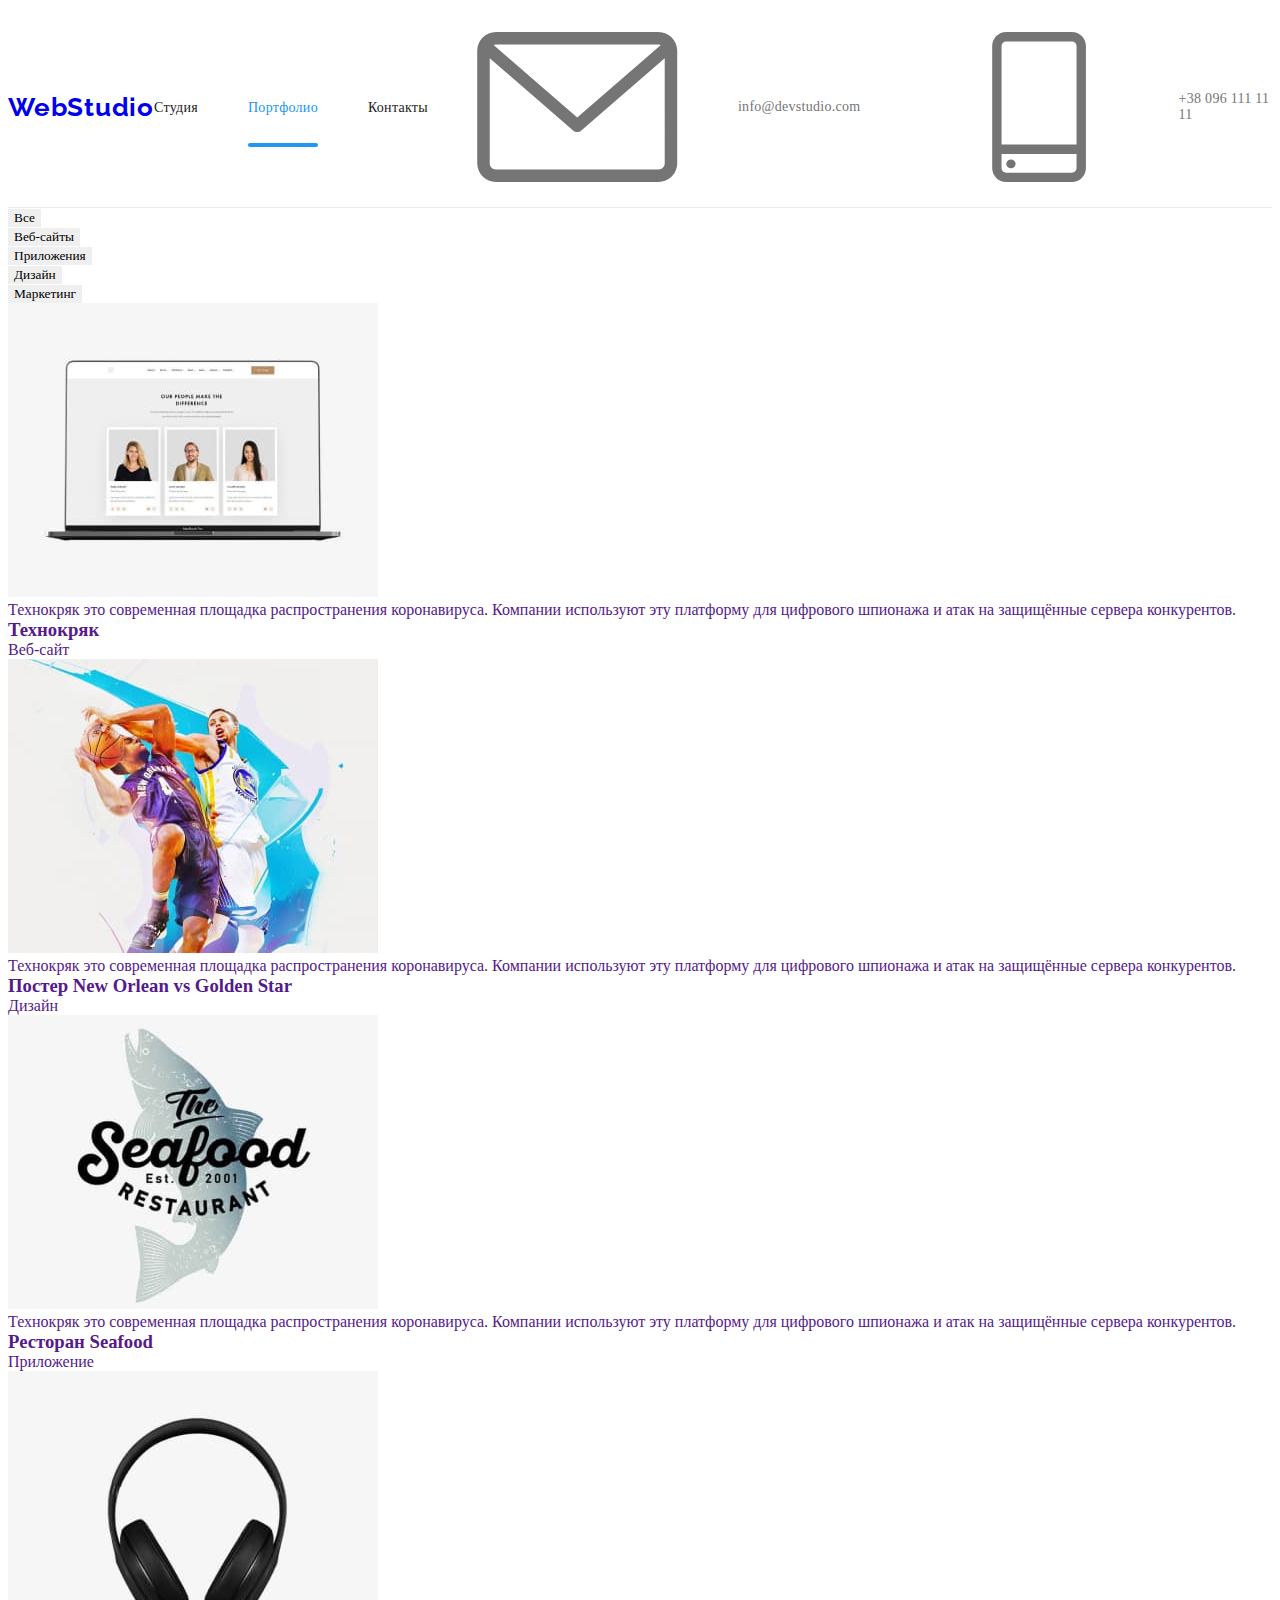
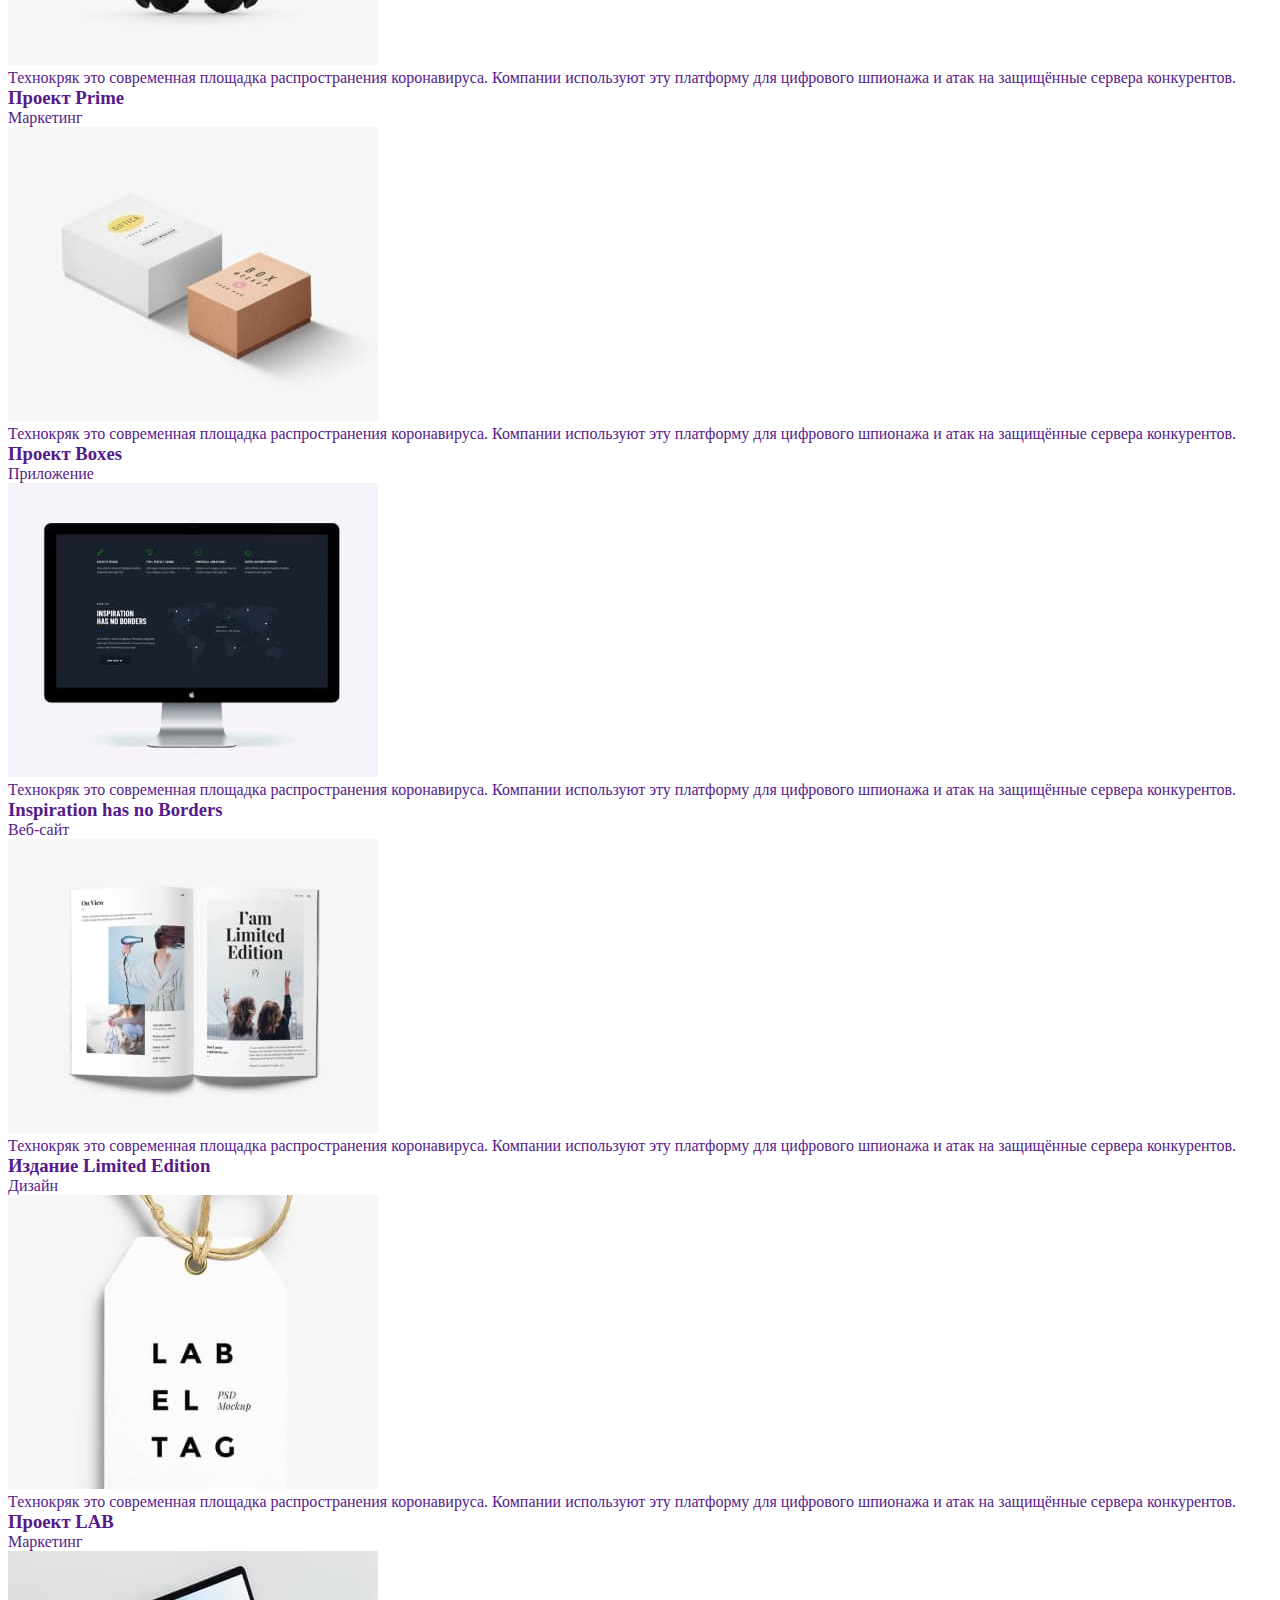
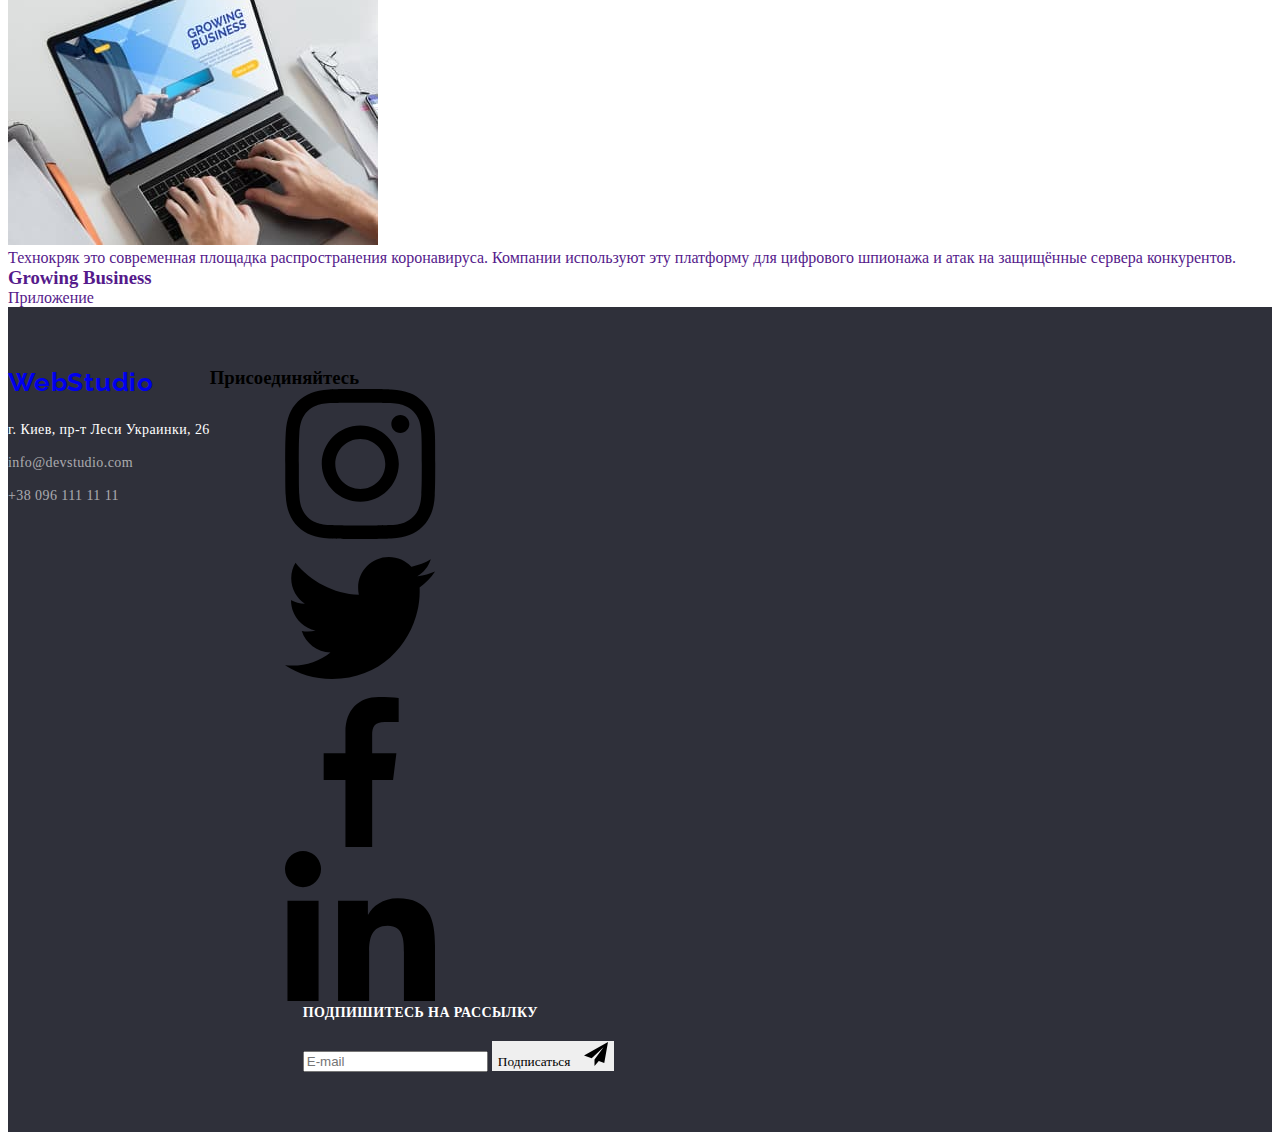
==== commit e2fc5a06: "added bem styling" ====
--- a/portfolio.html
+++ b/portfolio.html
@@ -20,8 +20,8 @@
       <div class="container header-container">
         <nav class="header-navigation">
           <a href="/" class="logo header-logo"
-            ><span class="logo-left">Web</span
-            ><span class="logo-right-dark">Studio</span></a
+            ><span class="logo--accent">Web</span
+            ><span class="logo--dark">Studio</span></a
           >
           <ul class="list header-list">
             <li class="header-item">
@@ -67,178 +67,181 @@
       </div>
     </header>
     <main>
-      <!--Our projects-->
+      <!--Our projects -->
       <section class="projects section">
         <div class="container">
-          <ul class="list projects-filter">
-            <li class="filter-item">
-              <button class="filter-button filter-button-active" type="button">
+          <ul class="list filter">
+            <li class="filter__item">
+              <button
+                class="filter__button filter__button--active"
+                type="button"
+              >
                 Все
               </button>
             </li>
-            <li class="filter-item">
-              <button class="filter-button" type="button">Веб-сайты</button>
-            </li>
-            <li class="filter-item">
-              <button class="filter-button" type="button">Приложения</button>
-            </li>
-            <li class="filter-item">
-              <button class="filter-button" type="button">Дизайн</button>
-            </li>
-            <li class="filter-item">
-              <button class="filter-button" type="button">Маркетинг</button>
+            <li class="filter__item">
+              <button class="filter__button" type="button">Веб-сайты</button>
+            </li>
+            <li class="filter__item">
+              <button class="filter__button" type="button">Приложения</button>
+            </li>
+            <li class="filter__item">
+              <button class="filter__button" type="button">Дизайн</button>
+            </li>
+            <li class="filter__item">
+              <button class="filter__button" type="button">Маркетинг</button>
             </li>
           </ul>
-          <ul class="list projects-list">
-            <li class="projects-item">
-              <a href="" class="link projects-link">
-                <div class="projects-top">
+          <ul class="list projects__list">
+            <li class="projects__item">
+              <a href="" class="link projects__link">
+                <div class="projects__top">
                   <img src="./images/web-site1.jpg" alt="Laptop" />
-                  <p class="projects-item-details">
-                    Технокряк это современная площадка распространения
-                    коронавируса. Компании используют эту платформу для
-                    цифрового шпионажа и атак на защищённые сервера конкурентов.
-                  </p>
-                </div>
-                <div class="projects-bottom">
-                  <h3 class="projects-name">Технокряк</h3>
-                  <p class="paragraph-common projects-type">Веб-сайт</p>
-                </div>
-              </a>
-            </li>
-            <li class="projects-item">
-              <a href="" class="link projects-link">
-                <div class="projects-top">
+                  <p class="projects__details">
+                    Технокряк это современная площадка распространения
+                    коронавируса. Компании используют эту платформу для
+                    цифрового шпионажа и атак на защищённые сервера конкурентов.
+                  </p>
+                </div>
+                <div class="projects__bottom">
+                  <h3 class="projects__name">Технокряк</h3>
+                  <p class="paragraph-common projects__type">Веб-сайт</p>
+                </div>
+              </a>
+            </li>
+            <li class="projects__item">
+              <a href="" class="link projects__link">
+                <div class="projects__top">
                   <img
                     src="./images/design1.jpg"
                     alt="Poster New Orlean vs Golden Star"
                   />
-                  <p class="projects-item-details">
-                    Технокряк это современная площадка распространения
-                    коронавируса. Компании используют эту платформу для
-                    цифрового шпионажа и атак на защищённые сервера конкурентов.
-                  </p>
-                </div>
-                <div class="projects-bottom">
-                  <h3 class="projects-name">
+                  <p class="projects__details">
+                    Технокряк это современная площадка распространения
+                    коронавируса. Компании используют эту платформу для
+                    цифрового шпионажа и атак на защищённые сервера конкурентов.
+                  </p>
+                </div>
+                <div class="projects__bottom">
+                  <h3 class="projects__name">
                     Постер New Orlean vs Golden Star
                   </h3>
-                  <p class="paragraph-common projects-type">Дизайн</p>
-                </div>
-              </a>
-            </li>
-            <li class="projects-item">
-              <a href="" class="link projects-link">
-                <div class="projects-top">
+                  <p class="paragraph-common projects__type">Дизайн</p>
+                </div>
+              </a>
+            </li>
+            <li class="projects__item">
+              <a href="" class="link projects__link">
+                <div class="projects__top">
                   <img src="./images/app1.jpg" alt="Restaurant Seafood лого" />
-                  <p class="projects-item-details">
-                    Технокряк это современная площадка распространения
-                    коронавируса. Компании используют эту платформу для
-                    цифрового шпионажа и атак на защищённые сервера конкурентов.
-                  </p>
-                </div>
-                <div class="projects-bottom">
-                  <h3 class="projects-name">Ресторан Seafood</h3>
-                  <p class="paragraph-common projects-type">Приложение</p>
-                </div>
-              </a>
-            </li>
-            <li class="projects-item">
-              <a href="" class="link projects-link">
-                <div class="projects-top">
+                  <p class="projects__details">
+                    Технокряк это современная площадка распространения
+                    коронавируса. Компании используют эту платформу для
+                    цифрового шпионажа и атак на защищённые сервера конкурентов.
+                  </p>
+                </div>
+                <div class="projects__bottom">
+                  <h3 class="projects__name">Ресторан Seafood</h3>
+                  <p class="paragraph-common projects__type">Приложение</p>
+                </div>
+              </a>
+            </li>
+            <li class="projects__item">
+              <a href="" class="link projects__link">
+                <div class="projects__top">
                   <img src="./images/marketing1.jpg" alt="Headphones" />
-                  <p class="projects-item-details">
-                    Технокряк это современная площадка распространения
-                    коронавируса. Компании используют эту платформу для
-                    цифрового шпионажа и атак на защищённые сервера конкурентов.
-                  </p>
-                </div>
-                <div class="projects-bottom">
-                  <h3 class="projects-name">Проект Prime</h3>
-                  <p class="paragraph-common projects-type">Маркетинг</p>
-                </div>
-              </a>
-            </li>
-            <li class="projects-item">
-              <a href="" class="link projects-link">
-                <div class="projects-top">
+                  <p class="projects__details">
+                    Технокряк это современная площадка распространения
+                    коронавируса. Компании используют эту платформу для
+                    цифрового шпионажа и атак на защищённые сервера конкурентов.
+                  </p>
+                </div>
+                <div class="projects__bottom">
+                  <h3 class="projects__name">Проект Prime</h3>
+                  <p class="paragraph-common projects__type">Маркетинг</p>
+                </div>
+              </a>
+            </li>
+            <li class="projects__item">
+              <a href="" class="link projects__link">
+                <div class="projects__top">
                   <img src="./images/app2.jpg" alt="Postal box" />
-                  <p class="projects-item-details">
-                    Технокряк это современная площадка распространения
-                    коронавируса. Компании используют эту платформу для
-                    цифрового шпионажа и атак на защищённые сервера конкурентов.
-                  </p>
-                </div>
-                <div class="projects-bottom">
-                  <h3 class="projects-name">Проект Boxes</h3>
-                  <p class="paragraph-common projects-type">Приложение</p>
-                </div>
-              </a>
-            </li>
-            <li class="projects-item">
-              <a href="" class="link projects-link">
-                <div class="projects-top">
+                  <p class="projects__details">
+                    Технокряк это современная площадка распространения
+                    коронавируса. Компании используют эту платформу для
+                    цифрового шпионажа и атак на защищённые сервера конкурентов.
+                  </p>
+                </div>
+                <div class="projects__bottom">
+                  <h3 class="projects__name">Проект Boxes</h3>
+                  <p class="paragraph-common projects__type">Приложение</p>
+                </div>
+              </a>
+            </li>
+            <li class="projects__item">
+              <a href="" class="link projects__link">
+                <div class="projects__top">
                   <img src="./images/web-site2.jpg" alt="Monitor" />
-                  <p class="projects-item-details">
-                    Технокряк это современная площадка распространения
-                    коронавируса. Компании используют эту платформу для
-                    цифрового шпионажа и атак на защищённые сервера конкурентов.
-                  </p>
-                </div>
-                <div class="projects-bottom">
-                  <h3 class="projects-name">Inspiration has no Borders</h3>
-                  <p class="paragraph-common projects-type">Веб-сайт</p>
-                </div>
-              </a>
-            </li>
-            <li class="projects-item">
-              <a href="" class="link projects-link">
-                <div class="projects-top">
+                  <p class="projects__details">
+                    Технокряк это современная площадка распространения
+                    коронавируса. Компании используют эту платформу для
+                    цифрового шпионажа и атак на защищённые сервера конкурентов.
+                  </p>
+                </div>
+                <div class="projects__bottom">
+                  <h3 class="projects__name">Inspiration has no Borders</h3>
+                  <p class="paragraph-common projects__type">Веб-сайт</p>
+                </div>
+              </a>
+            </li>
+            <li class="projects__item">
+              <a href="" class="link projects__link">
+                <div class="projects__top">
                   <img src="./images/design2.jpg" alt="Magazine" />
-                  <p class="projects-item-details">
-                    Технокряк это современная площадка распространения
-                    коронавируса. Компании используют эту платформу для
-                    цифрового шпионажа и атак на защищённые сервера конкурентов.
-                  </p>
-                </div>
-                <div class="projects-bottom">
-                  <h3 class="projects-name">Издание Limited Edition</h3>
-                  <p class="paragraph-common projects-type">Дизайн</p>
-                </div>
-              </a>
-            </li>
-            <li class="projects-item">
-              <a href="" class="link projects-link">
-                <div class="projects-top">
+                  <p class="projects__details">
+                    Технокряк это современная площадка распространения
+                    коронавируса. Компании используют эту платформу для
+                    цифрового шпионажа и атак на защищённые сервера конкурентов.
+                  </p>
+                </div>
+                <div class="projects__bottom">
+                  <h3 class="projects__name">Издание Limited Edition</h3>
+                  <p class="paragraph-common projects__type">Дизайн</p>
+                </div>
+              </a>
+            </li>
+            <li class="projects__item">
+              <a href="" class="link projects__link">
+                <div class="projects__top">
                   <img src="./images/marketing2.jpg" alt="Label" />
-                  <p class="projects-item-details">
-                    Технокряк это современная площадка распространения
-                    коронавируса. Компании используют эту платформу для
-                    цифрового шпионажа и атак на защищённые сервера конкурентов.
-                  </p>
-                </div>
-                <div class="projects-bottom">
-                  <h3 class="projects-name">Проект LAB</h3>
-                  <p class="paragraph-common projects-type">Маркетинг</p>
-                </div>
-              </a>
-            </li>
-            <li class="projects-item">
-              <a href="" class="link projects-link">
-                <div class="projects-top">
+                  <p class="projects__details">
+                    Технокряк это современная площадка распространения
+                    коронавируса. Компании используют эту платформу для
+                    цифрового шпионажа и атак на защищённые сервера конкурентов.
+                  </p>
+                </div>
+                <div class="projects__bottom">
+                  <h3 class="projects__name">Проект LAB</h3>
+                  <p class="paragraph-common projects__type">Маркетинг</p>
+                </div>
+              </a>
+            </li>
+            <li class="projects__item">
+              <a href="" class="link projects__link">
+                <div class="projects__top">
                   <img
                     src="./images/app3.jpg"
                     alt="Hands typing on a keyboard"
                   />
-                  <p class="projects-item-details">
-                    Технокряк это современная площадка распространения
-                    коронавируса. Компании используют эту платформу для
-                    цифрового шпионажа и атак на защищённые сервера конкурентов.
-                  </p>
-                </div>
-                <div class="projects-bottom">
-                  <h3 class="projects-name">Growing Business</h3>
-                  <p class="paragraph-common projects-type">Приложение</p>
+                  <p class="projects__details">
+                    Технокряк это современная площадка распространения
+                    коронавируса. Компании используют эту платформу для
+                    цифрового шпионажа и атак на защищённые сервера конкурентов.
+                  </p>
+                </div>
+                <div class="projects__bottom">
+                  <h3 class="projects__name">Growing Business</h3>
+                  <p class="paragraph-common projects__type">Приложение</p>
                 </div>
               </a>
             </li>
@@ -251,8 +254,8 @@
         <div class="footer-information">
           <div>
             <a href="/" class="logo"
-              ><span class="logo-left">Web</span
-              ><span class="logo-right-light">Studio</span></a
+              ><span class="logo--accent">Web</span
+              ><span class="logo--light">Studio</span></a
             >
           </div>
           <address class="footer-address">
@@ -281,54 +284,54 @@
             </ul>
           </address>
         </div>
-        <div class="social-details">
+        <div class="footer-details">
           <div class="social">
-            <h3 class="social-title">Присоединяйтесь</h3>
-            <ul class="list social-list">
-              <li class="social-item">
+            <h3 class="social__title">Присоединяйтесь</h3>
+            <ul class="list social__list">
+              <li class="social__item">
                 <a
                   href="https://www.instagram.com"
-                  class="social-link social-link-footer"
-                  target="_blank"
-                  rel="noopener nofollow noreferrer"
-                >
-                  <svg class="social-icon">
+                  class="social__link social__link--dark"
+                  target="_blank"
+                  rel="noopener nofollow noreferrer"
+                >
+                  <svg class="social__icon">
                     <use href="./images/icons.svg#icon-instagram"></use>
                   </svg>
                 </a>
               </li>
-              <li class="social-item">
+              <li class="social__item">
                 <a
                   href="https://twitter.com"
-                  class="social-link social-link-footer"
-                  target="_blank"
-                  rel="noopener nofollow noreferrer"
-                >
-                  <svg class="social-icon">
+                  class="social__link social__link--dark"
+                  target="_blank"
+                  rel="noopener nofollow noreferrer"
+                >
+                  <svg class="social__icon">
                     <use href="./images/icons.svg#icon-twitter"></use>
                   </svg>
                 </a>
               </li>
-              <li class="social-item">
+              <li class="social__item">
                 <a
                   href="https://www.facebook.com"
-                  class="social-link social-link-footer"
-                  target="_blank"
-                  rel="noopener nofollow noreferrer"
-                >
-                  <svg class="social-icon">
+                  class="social__link social__link--dark"
+                  target="_blank"
+                  rel="noopener nofollow noreferrer"
+                >
+                  <svg class="social__icon">
                     <use href="./images/icons.svg#icon-facebook"></use>
                   </svg>
                 </a>
               </li>
-              <li class="social-item">
+              <li class="social__item">
                 <a
                   href="https://www.linkedin.com"
-                  class="social-link social-link-footer"
-                  target="_blank"
-                  rel="noopener nofollow noreferrer"
-                >
-                  <svg class="social-icon">
+                  class="social__link social__link--dark"
+                  target="_blank"
+                  rel="noopener nofollow noreferrer"
+                >
+                  <svg class="social__icon">
                     <use href="./images/icons.svg#icon-linkedin"></use>
                   </svg>
                 </a>
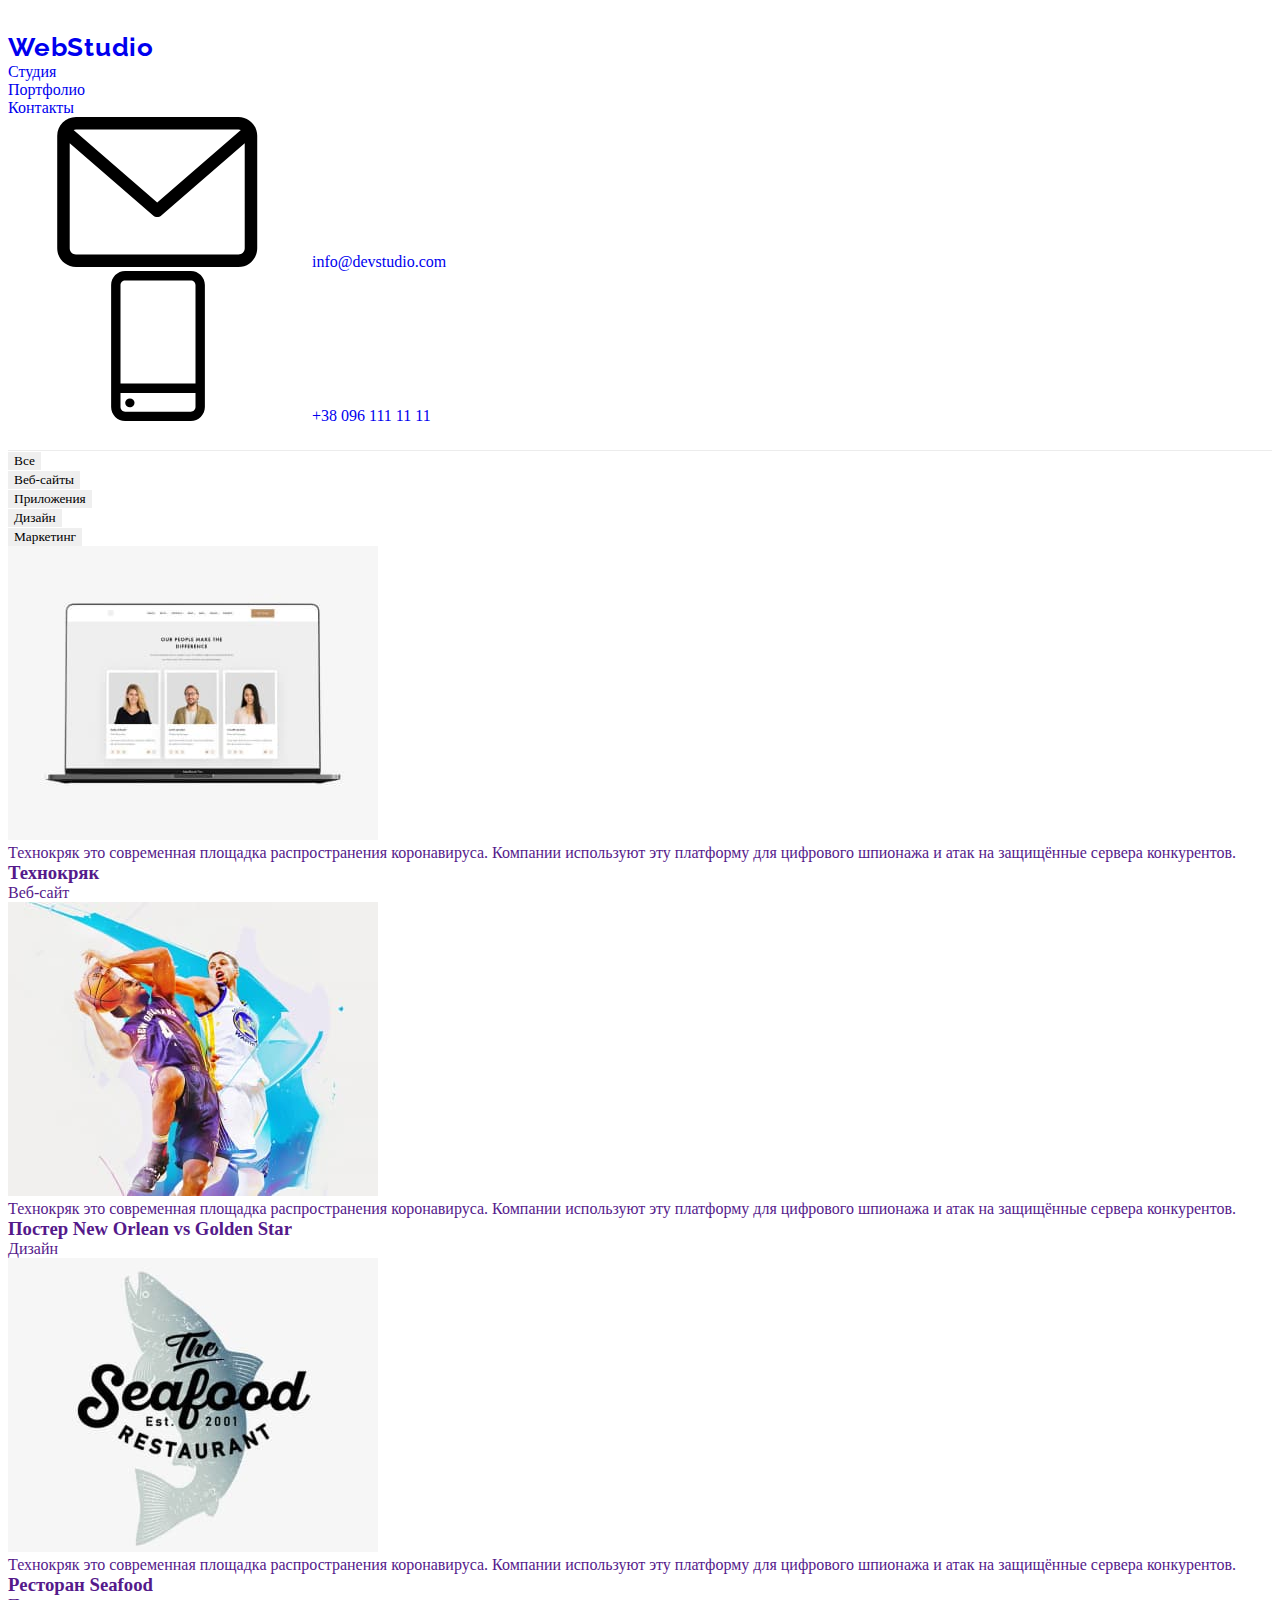
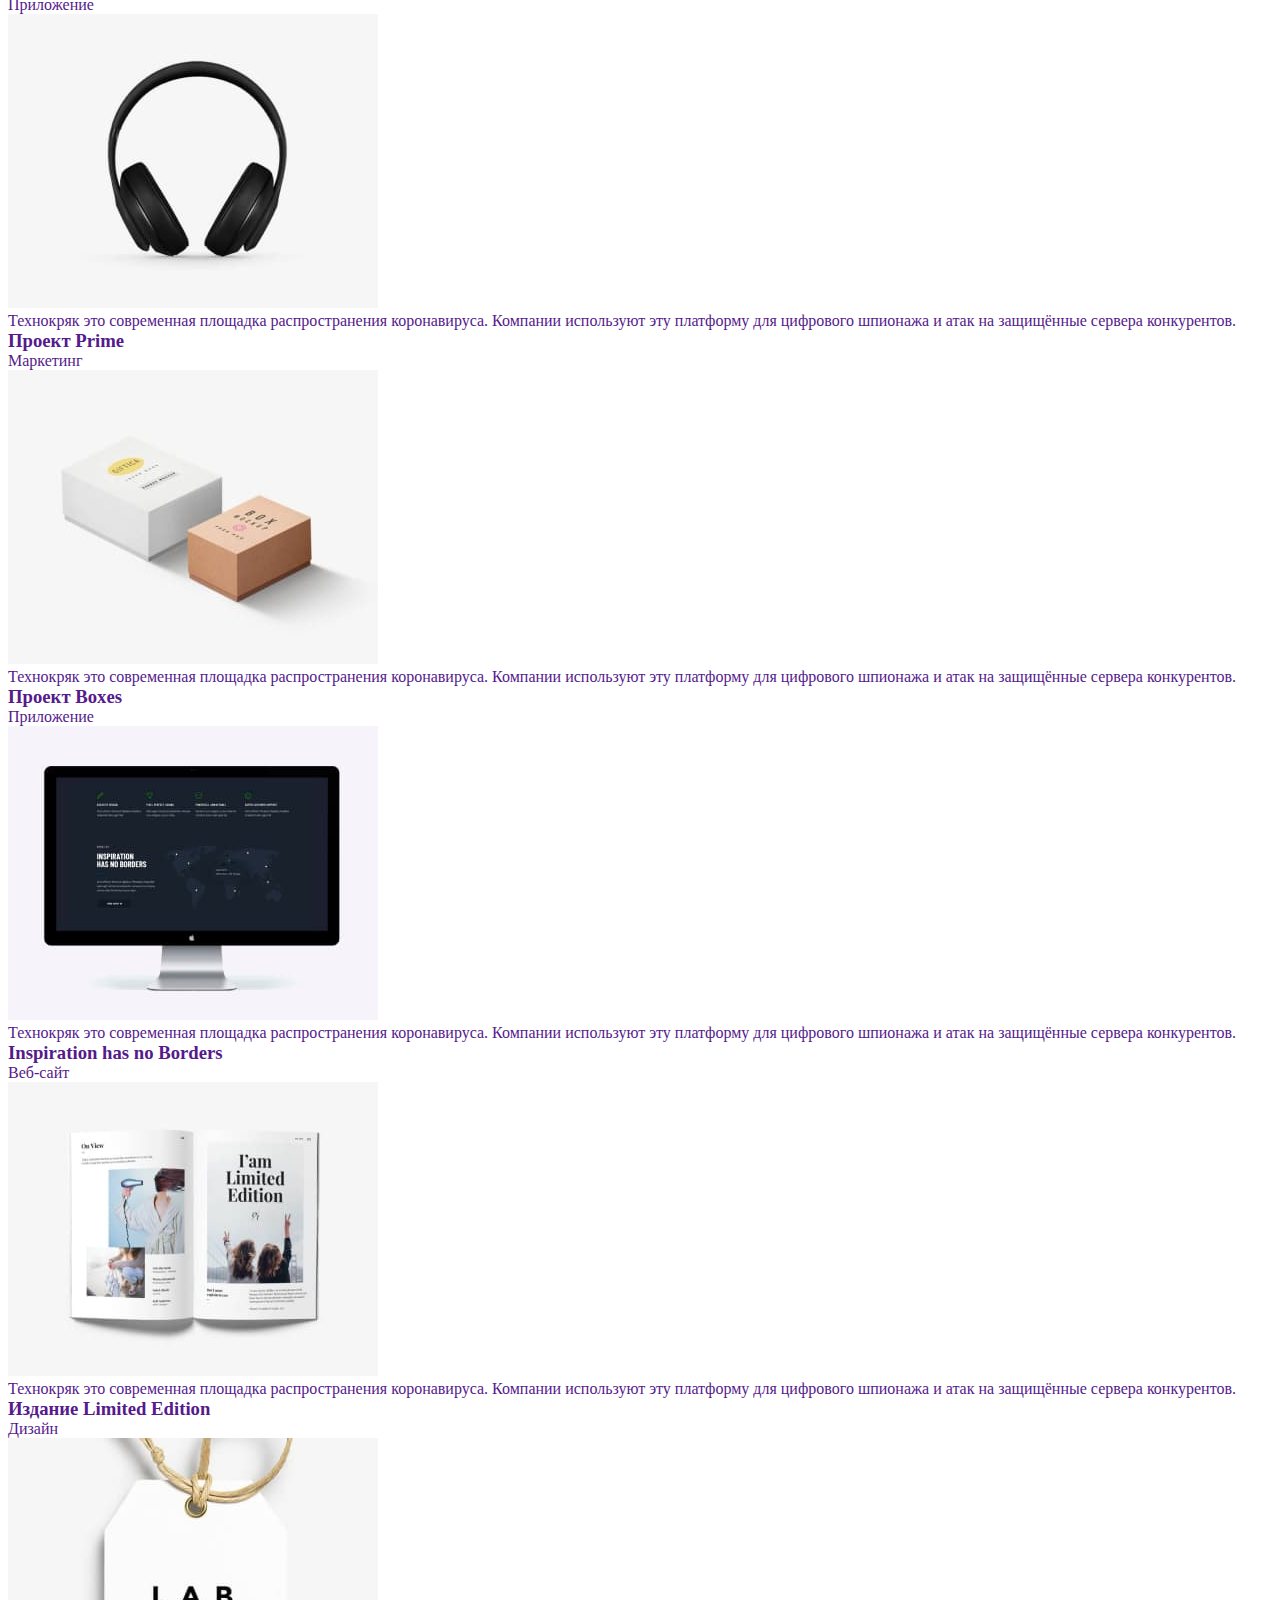
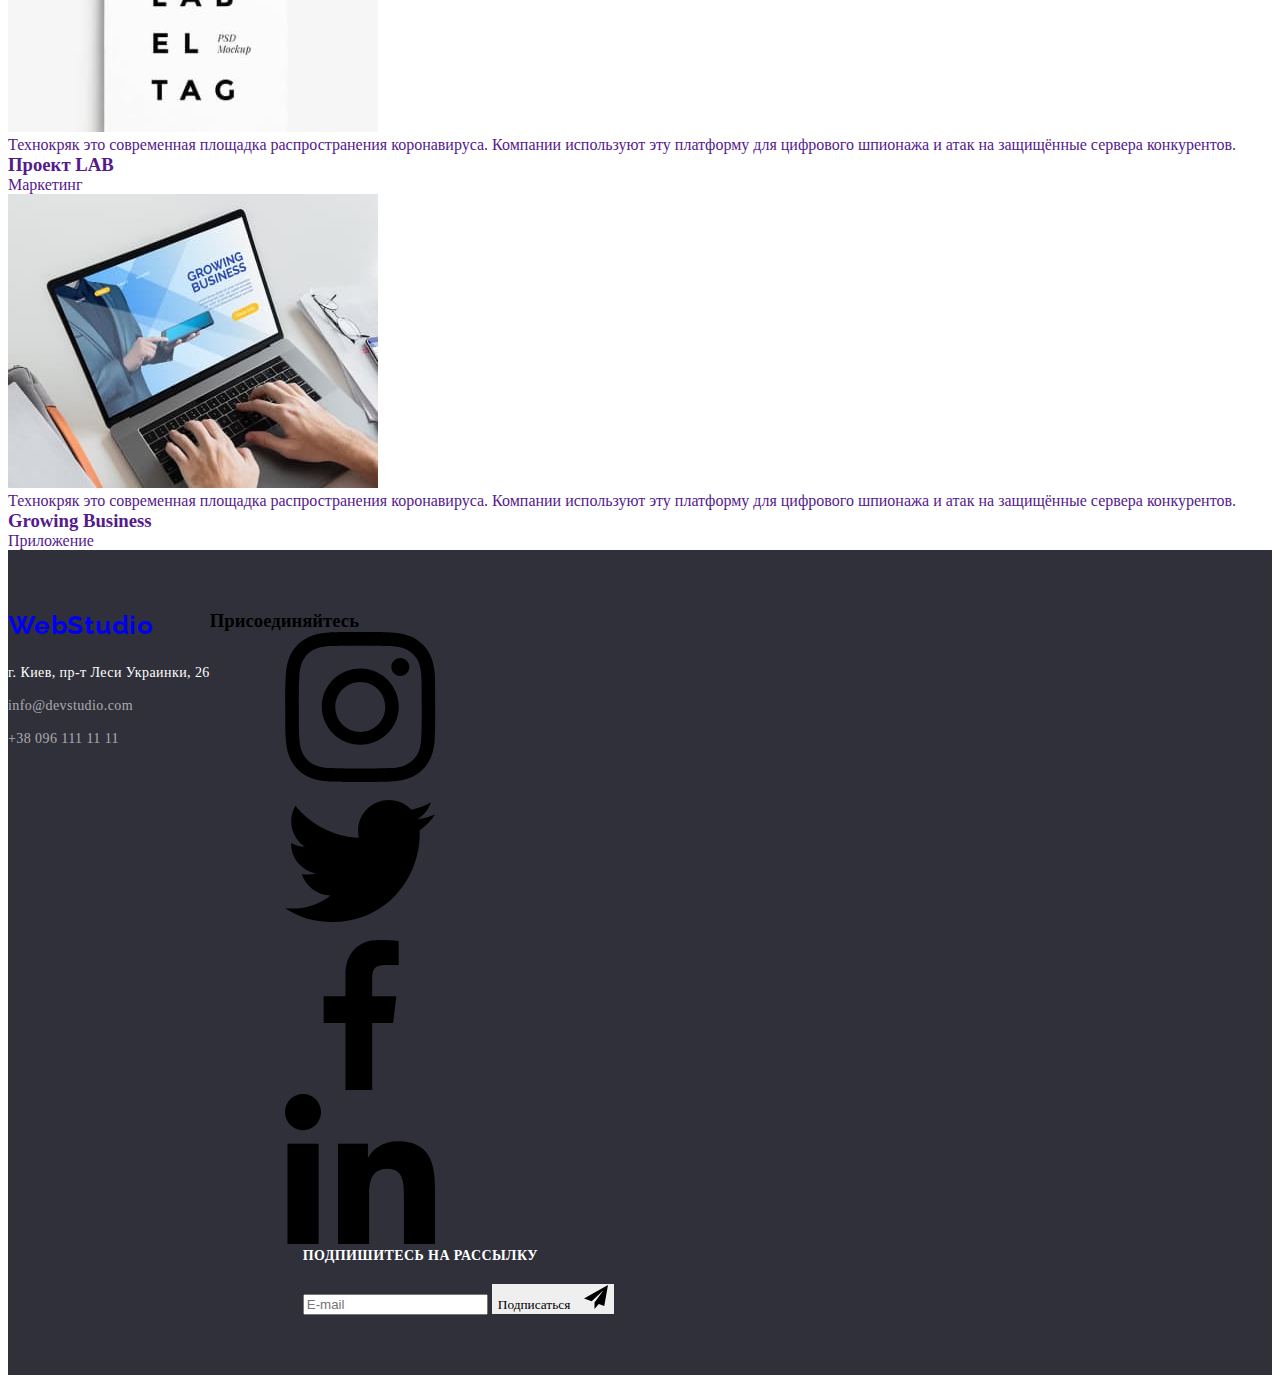
==== commit 142a191d: "refactor" ====
--- a/portfolio.html
+++ b/portfolio.html
@@ -17,47 +17,47 @@
 
   <body>
     <header class="header">
-      <div class="container header-container">
-        <nav class="header-navigation">
-          <a href="/" class="logo header-logo"
+      <div class="container header__container">
+        <nav class="header__navigation">
+          <a href="/" class="logo header__logo"
             ><span class="logo--accent">Web</span
             ><span class="logo--dark">Studio</span></a
           >
-          <ul class="list header-list">
-            <li class="header-item">
-              <a class="header-common header-link" href="./index.html"
+          <ul class="list header__list">
+            <li class="header__item">
+              <a class="header__common header__link" href="./index.html"
                 >Студия</a
               >
             </li>
-            <li class="header-item">
+            <li class="header__item">
               <a
-                class="header-common header-link header-link-active"
+                class="header__common header__link header__link--active"
                 href="./portfolio.html"
                 >Портфолио</a
               >
             </li>
-            <li class="header-item">
-              <a class="header-common header-link" href="./contacts.html"
+            <li class="header__item">
+              <a class="header__common header__link" href="./contacts.html"
                 >Контакты</a
               >
             </li>
           </ul>
         </nav>
-        <ul class="list header-list header-contacts">
+        <ul class="list header__list header__contacts">
           <li>
             <a
-              class="header-common header-mail"
+              class="header__common header__mail"
               href="mailto:info@devstudio.com"
             >
-              <svg class="header-icon header-mail-icon">
+              <svg class="header__icon header__mail-icon">
                 <use href="./images/icons.svg#icon-envelope"></use>
               </svg>
               <span>info@devstudio.com</span></a
             >
           </li>
           <li>
-            <a class="header-common header-phone" href="tel:+380961111111">
-              <svg class="header-icon header-phone-icon">
+            <a class="header__common header__phone" href="tel:+380961111111">
+              <svg class="header__icon header__phone-icon">
                 <use href="./images/icons.svg#icon-smartphone"></use>
               </svg>
               <span>+38 096 111 11 11</span>
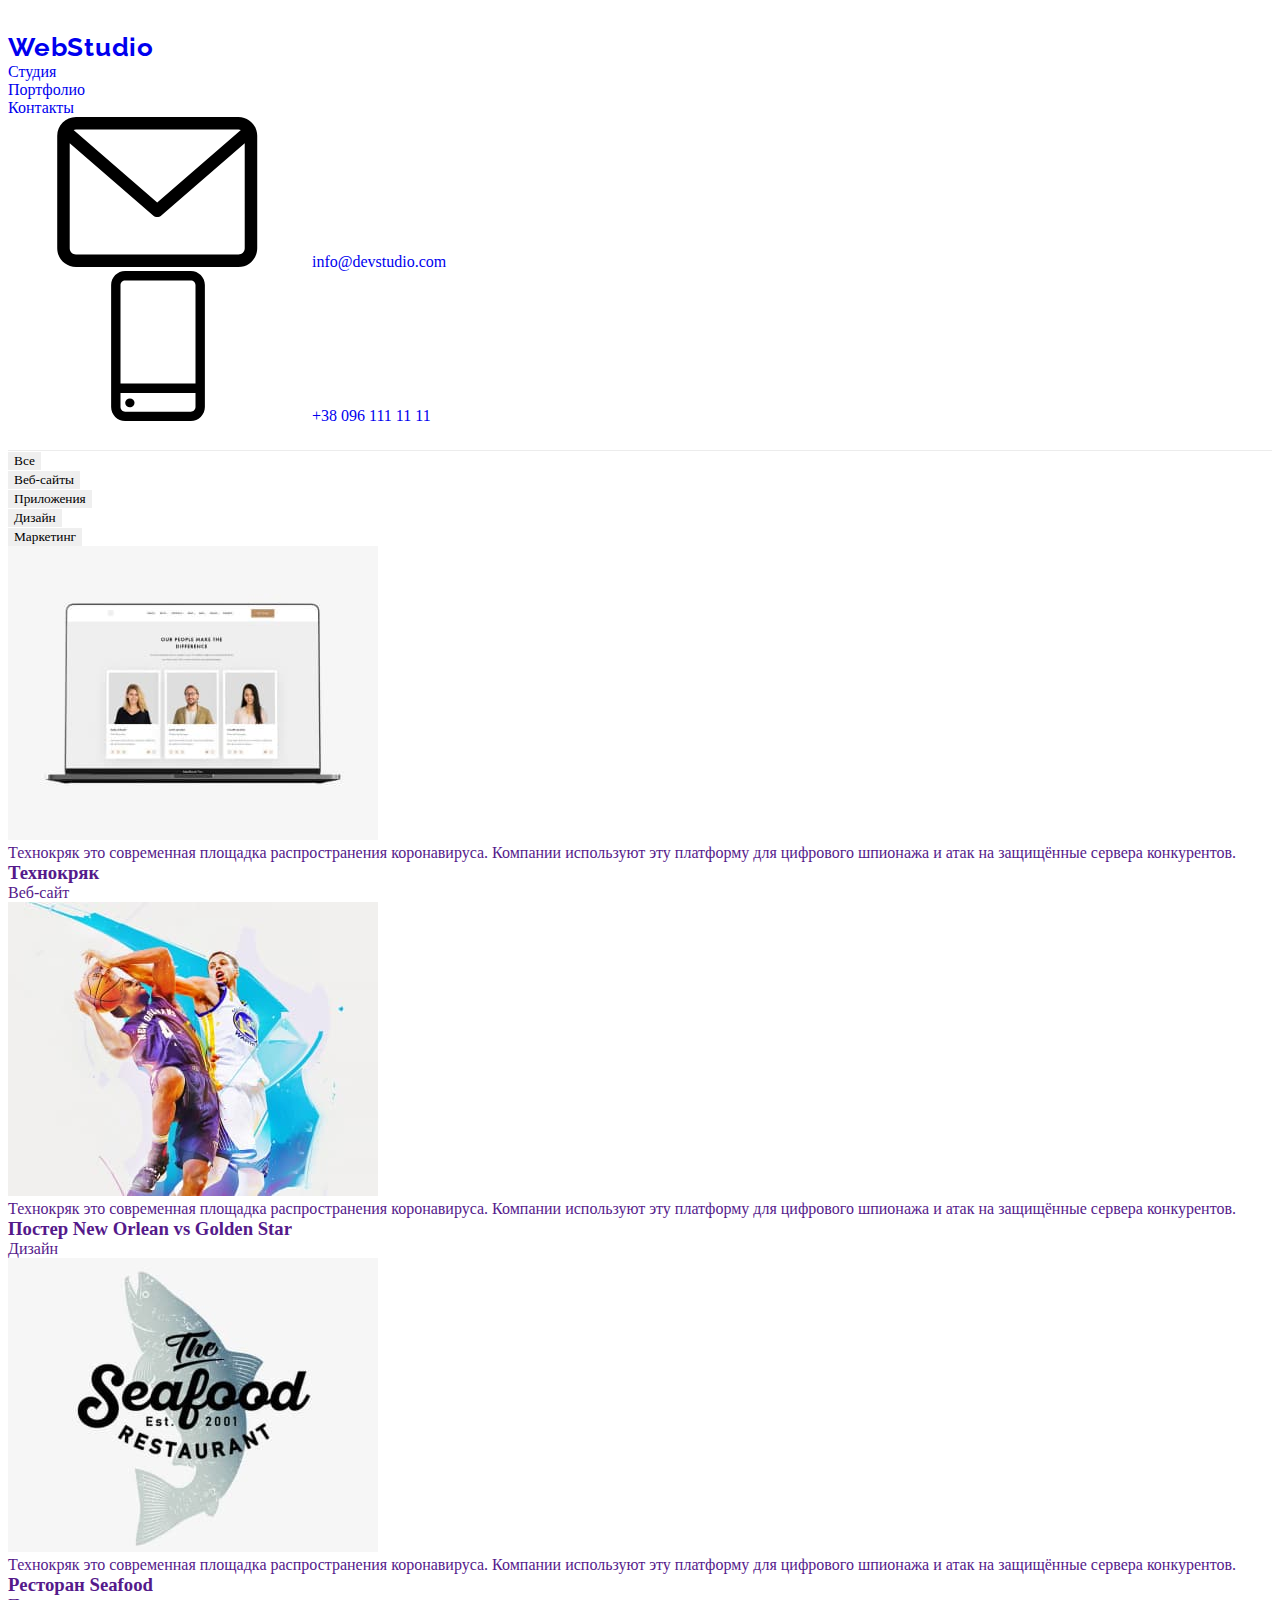
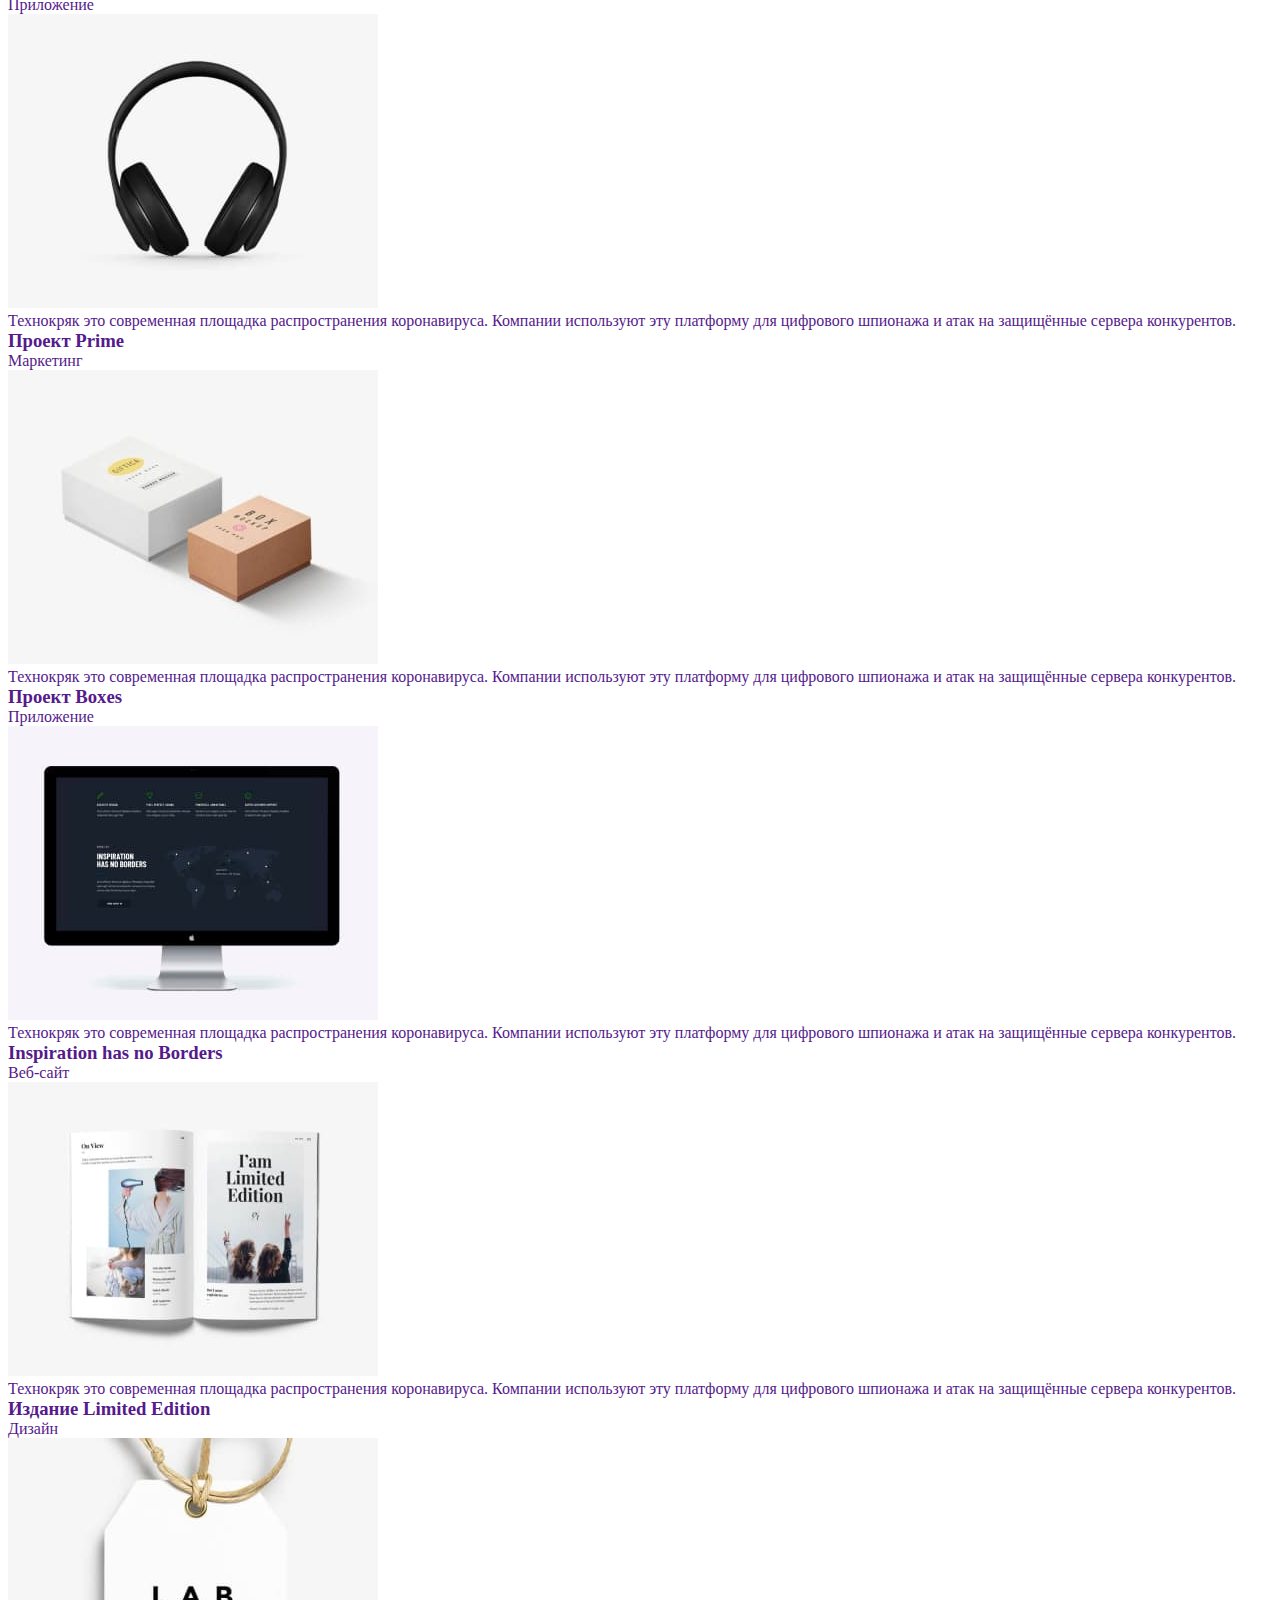
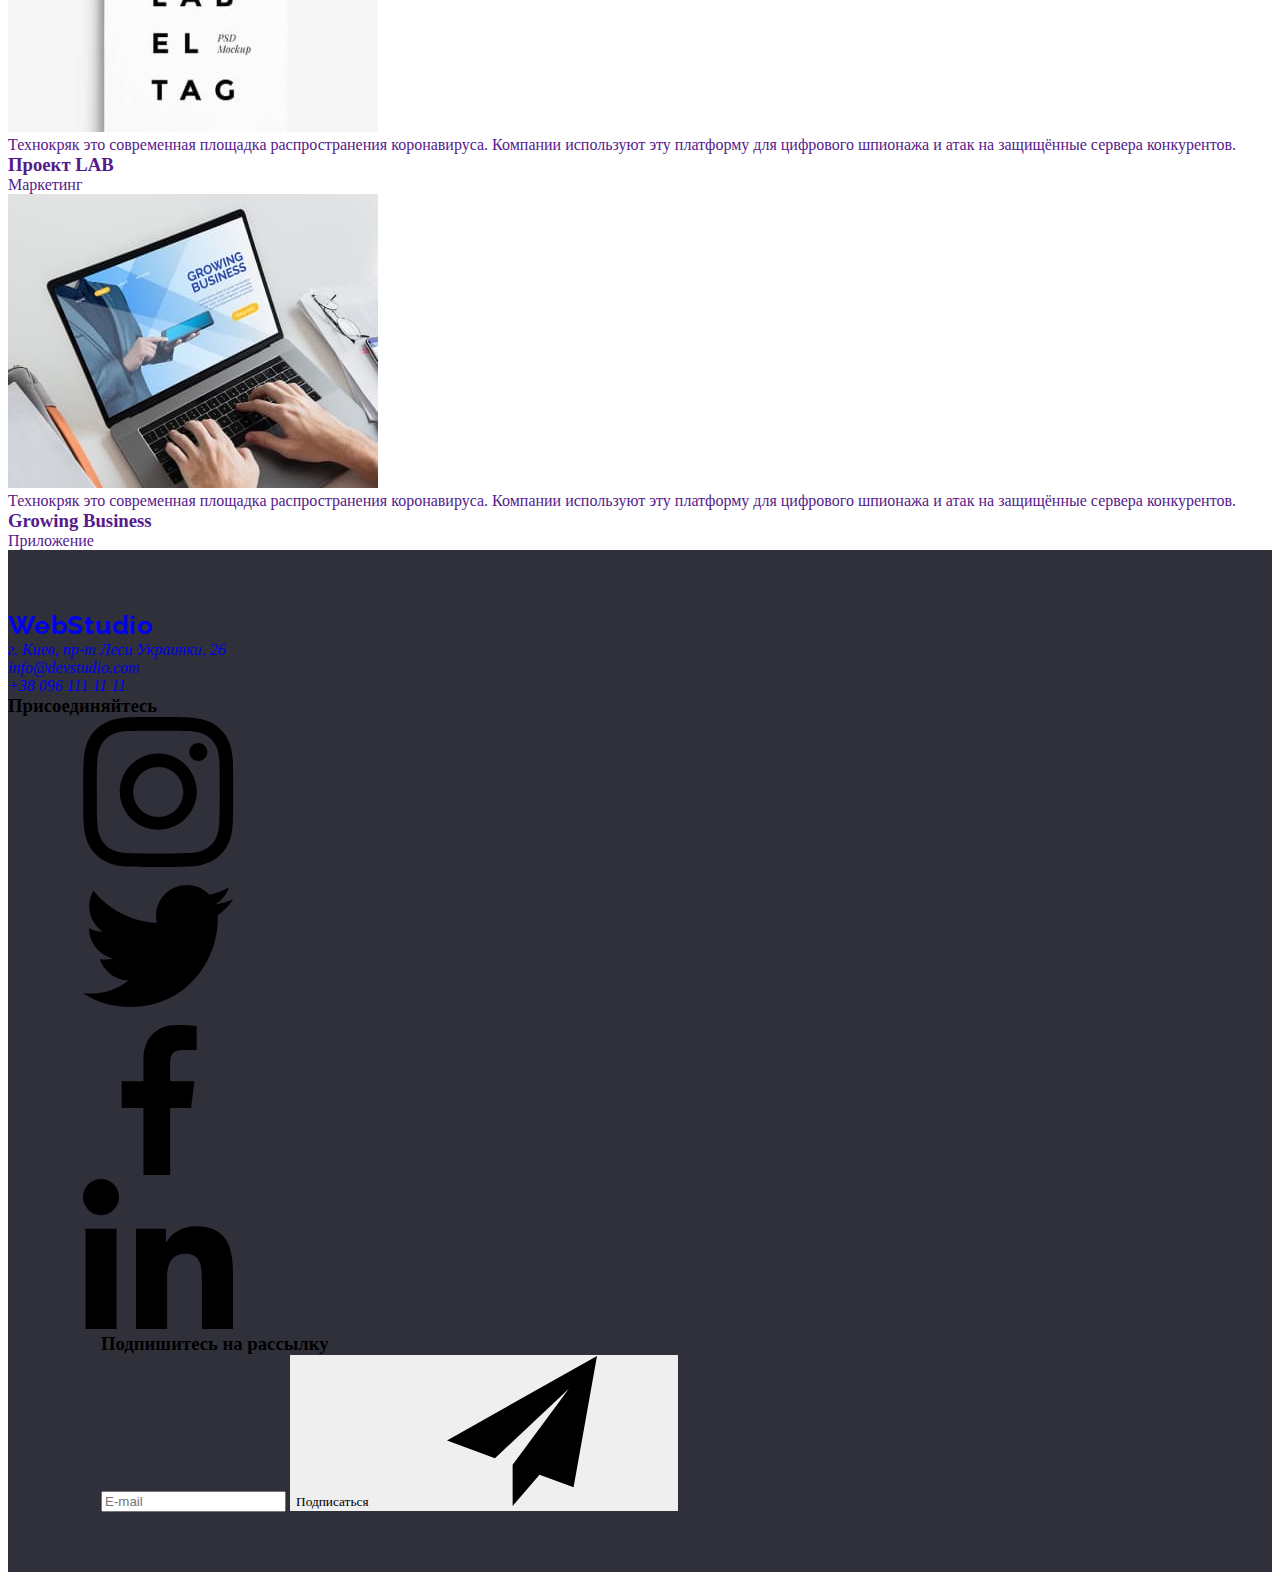
==== commit 05456622: "added footer BEM" ====
--- a/portfolio.html
+++ b/portfolio.html
@@ -250,41 +250,41 @@
       </section>
     </main>
     <footer class="footer">
-      <div class="container footer-container">
-        <div class="footer-information">
+      <div class="container footer__container">
+        <div class="footer__information">
           <div>
             <a href="/" class="logo"
               ><span class="logo--accent">Web</span
               ><span class="logo--light">Studio</span></a
             >
           </div>
-          <address class="footer-address">
-            <ul class="list footer-list">
-              <li class="footer-item">
-                <a
-                  class="footer-common footer-location"
+          <address class="footer__address">
+            <ul class="list footer__list">
+              <li class="footer__item">
+                <a
+                  class="footer__common footer--light"
                   href="https://goo.gl/maps/UnjUkKcxQBW7BWVS7"
                   target="_blank"
                   rel="noopener nofollow noreferrer"
                   >г. Киев, пр-т Леси Украинки, 26</a
                 >
               </li>
-              <li class="footer-item">
-                <a
-                  class="footer-common footer-link"
+              <li class="footer__item">
+                <a
+                  class="footer__common footer--gray"
                   href="mailto:info@devstudio.com"
                   >info@devstudio.com</a
                 >
               </li>
-              <li class="footer-item">
-                <a class="footer-common footer-link" href="tel:+380961111111"
+              <li class="footer__item">
+                <a class="footer__common footer--gray" href="tel:+380961111111"
                   >+38 096 111 11 11</a
                 >
               </li>
             </ul>
           </address>
         </div>
-        <div class="footer-details">
+        <div class="footer__details">
           <div class="social">
             <h3 class="social__title">Присоединяйтесь</h3>
             <ul class="list social__list">
@@ -339,17 +339,17 @@
             </ul>
           </div>
           <div class="subscribe">
-            <h3 class="subscribe-title">Подпишитесь на рассылку</h3>
-            <form action="#" class="subscribe-form">
+            <h3 class="subscribe__title">Подпишитесь на рассылку</h3>
+            <form action="#" class="subscribe__form">
               <input
                 type="email"
-                class="subscribe-input"
+                class="subscribe__input"
                 name="mail-subscribe"
                 placeholder="E-mail"
               />
-              <button type="submit" class="subscribe-button">
+              <button type="submit" class="subscribe__button">
                 Подписаться
-                <svg class="subscribe-icon">
+                <svg class="subscribe__icon">
                   <use href="./images/icons.svg#icon-send"></use>
                 </svg>
               </button>
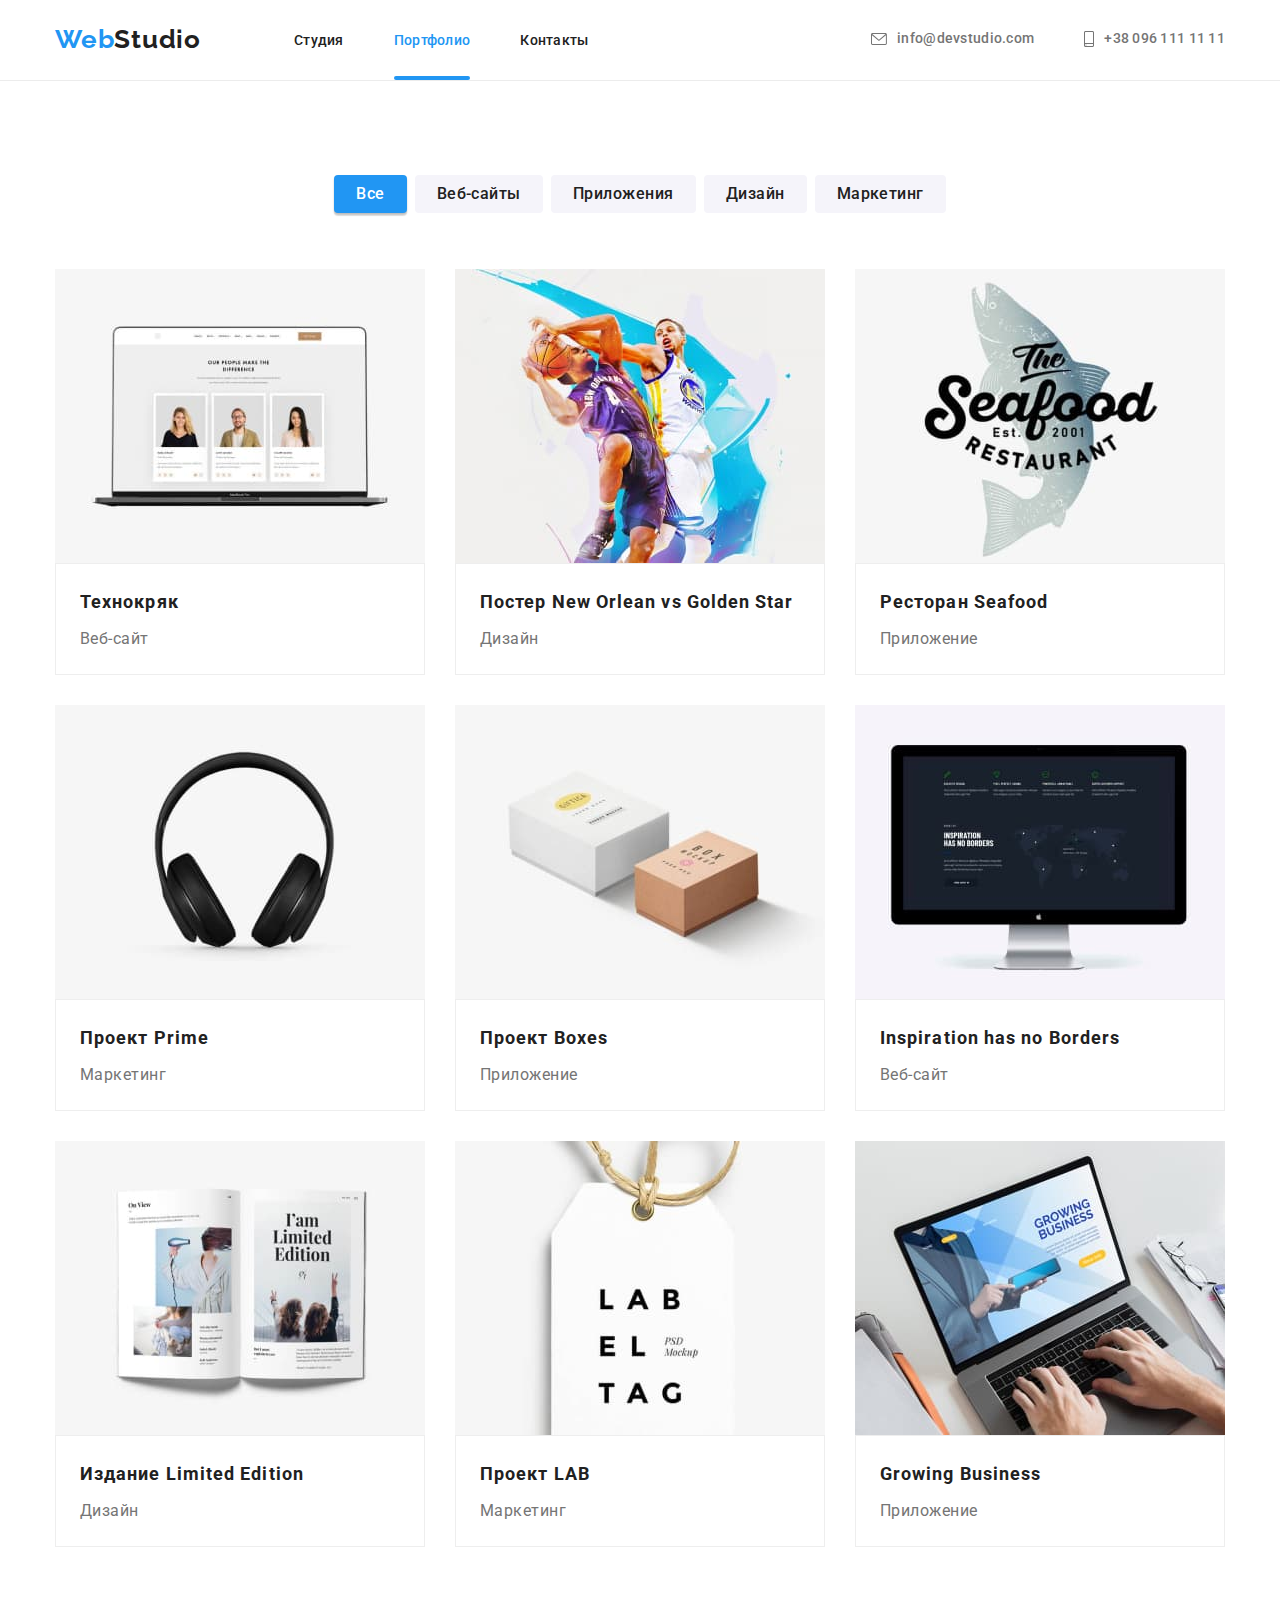
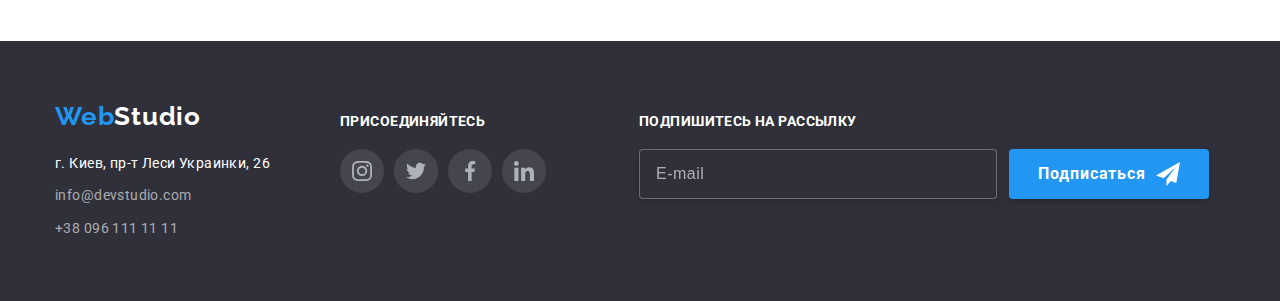
==== commit 161d45a3: "Added BEM naming to modal" ====
--- a/portfolio.html
+++ b/portfolio.html
@@ -12,7 +12,7 @@
       rel="stylesheet"
       href="https://github.com/sindresorhus/modern-normalize/blob/main/modern-normalize.css"
     />
-    <link rel="stylesheet" href="css/portfolio.css" />
+    <link rel="stylesheet" href="css/portfolio.min.css" />
   </head>
 
   <body>
--- a/css/portfolio.min.css
+++ b/css/portfolio.min.css
@@ -0,0 +1,2 @@
+:root{--main-text-color: #212121;--alternative-text-color: #ffffff;--paragraph-text-color: #757575;--accent-color: #2196f3;--inactive-btn-color: #f5f4fa;--active-btn-color: #2196f3;--main-background-color: #ffffff;--dark-background-color: #2f303a;--light-background-color: #f5f4fa;--card-gap: 30px;--transition-duration: 250ms;--transition-timing-function: cubic-bezier(0.4, 0, 0.2, 1)}p,h1,h2,h3,h4,h5,h6{margin:0}ul{margin:0;padding:0;list-style:none}a{text-decoration:none}button{cursor:pointer;font-family:inherit;border:none}*,::before,::after{box-sizing:border-box}body{font-family:"Roboto", sans-serif;color:var(--main-text-color);margin:0}img{display:block;max-width:100%;height:auto}.section{padding-top:94px;padding-bottom:94px}.link{transition-property:color;transition-duration:var(--transition-duration);transition-timing-function:var(--transition-timing-function)}.link:hover,.link:focus{color:var(--accent-color)}.paragraph-common{font-weight:400;font-size:16px;letter-spacing:0.03em}.social__list{display:flex;justify-content:center}.social__item{width:44px;height:44px}.social__item+.social__item{margin-left:10px}.social__link{width:100%;height:100%;border-radius:50%;display:flex;align-items:center;justify-content:center;color:#afb1b8;transition-property:background-color, color;transition-duration:var(--transition-duration);transition-timing-function:var(--transition-timing-function)}.social__link:hover,.social__link:focus{background-color:var(--accent-color);color:var(--main-background-color)}.social__link--dark{background-color:rgba(255,255,255,0.1)}.social__icon{width:20px;height:20px;fill:currentColor}.social__title{font-size:14px;line-height:16px;letter-spacing:0.03em;text-transform:uppercase;color:var(--alternative-text-color);margin-bottom:20px}.container{width:1200px;padding-left:15px;padding-right:15px;margin:0 auto}.logo{font-family:Raleway;font-weight:700;font-size:26px;line-height:1.19;letter-spacing:0.03em;display:block}.logo--accent{color:var(--accent-color)}.logo--dark{color:var(--main-text-color)}.logo--light{color:var(--alternative-text-color)}.projects{background-color:var(--main-background-color)}.projects__name{font-weight:700;font-size:18px;line-height:2;letter-spacing:0.06em;color:var(--main-text-color)}.projects__type{line-height:1.87;color:var(--paragraph-text-color)}.projects__list{display:flex;flex-wrap:wrap;margin-left:calc(-1 * var(--card-gap));margin-top:calc(-1 * var(--card-gap));flex-basis:calc(100% / 3 - var(--card-gap))}.projects__item{background-color:var(--main-background-color);margin-left:var(--card-gap);margin-top:var(--card-gap)}.projects__item:hover .projects__details{transform:translateY(0)}.projects__bottom{border:1px solid #eeeeee;padding:20px 24px}.projects__top{position:relative;overflow:hidden}.projects__details{position:absolute;top:0;left:0;background-color:rgba(33,150,243,0.9);padding:63px 24px;font-size:18px;line-height:1.56;letter-spacing:0.03em;color:var(--alternative-text-color);height:100%;overflow:auto;transform:translateY(100%);transition:transform 300ms linear}.projects__link{display:block;transition-property:box-shadow;transition-duration:var(--transition-duration);transition-timing-function:var(--transition-timing-function)}.projects__link:hover,.projects__link:focus{box-shadow:0px 1px 1px rgba(0,0,0,0.12),0px 4px 4px rgba(0,0,0,0.06),1px 4px 6px rgba(0,0,0,0.16)}.projects__name{margin-bottom:4px}.filter{display:flex;justify-content:center;margin-bottom:56px}.filter__button{font-family:inherit;border-radius:4px;font-weight:500;font-size:16px;line-height:1.62;text-align:center;letter-spacing:0.03em;cursor:pointer;color:var(--main-text-color);background-color:var(--inactive-btn-color);padding:6px 22px;transition-property:background-color, color, box-shadow;transition-duration:var(--transition-duration);transition-timing-function:var(--transition-timing-function)}.filter__button--active,.filter__button:hover,.filter__button:focus{background-color:var(--active-btn-color);color:var(--alternative-text-color);box-shadow:0px 3px 1px rgba(0,0,0,0.1),0px 1px 2px rgba(0,0,0,0.08),0px 2px 2px rgba(0,0,0,0.12)}.filter__item:not(:last-child){margin-right:8px}.header{background-color:var(--main-background-color);padding-top:24px;padding-bottom:25px;border-bottom:1px solid #ececec}.header__list{display:flex;align-items:center}.header__item:not(:last-child),.header__contacts li:first-child{margin-right:50px}.header__contacts{margin-left:auto}.header__navigation{display:flex;align-items:center}.header__container{display:flex;align-items:center}.header__link{color:var(--main-text-color)}.header__common{font-weight:500;font-size:14px;line-height:1.14;letter-spacing:0.02em;transition-property:color;transition-duration:var(--transition-duration);transition-timing-function:var(--transition-timing-function)}.header__common:focus,.header__common:hover{color:var(--accent-color)}.header__link--active{color:var(--accent-color);position:relative}.header__link--active::after{content:"";width:100%;height:4px;background-color:var(--active-btn-color);position:absolute;display:block;bottom:-32px;left:0;border-radius:2px}.header__mail,.header__phone{color:var(--paragraph-text-color);display:flex;align-items:center}.header__logo{margin-right:93px}.header__icon{margin-right:10px;fill:currentColor}.header__mail-icon{width:16px;height:12px}.header__phone-icon{width:10px;height:16px}.footer{background-color:var(--dark-background-color);padding-top:60px;padding-bottom:60px}.footer__address{font-style:normal;margin-top:20px}.footer__common{font-weight:400;font-size:14px;line-height:1.71;letter-spacing:0.03em}.footer--light{color:var(--alternative-text-color)}.footer--gray{color:rgba(255,255,255,0.6)}.footer__item:not(:last-child){margin-bottom:9px}.footer__container{display:flex}.footer__information{margin-right:70px}.footer__details{padding-top:12px;display:flex;justify-content:center}.subscribe{margin-left:93px}.subscribe__icon{fill:currentColor;width:24px;height:24px;margin-left:10px}.subscribe__form{display:flex;justify-content:center;align-items:center}.subscribe__input{width:358px;height:50px;border:1px solid rgba(255,255,255,0.3);filter:drop-shadow(0px 4px 4px rgba(0,0,0,0.15));border-radius:4px;background-color:var(--dark-background-color);padding-left:16px}.subscribe__input,.subscribe__input::placeholder{font-weight:normal;font-size:16px;line-height:1.25;letter-spacing:0.03em;color:rgba(255,255,255,0.6)}.subscribe__button{width:200px;height:50px;background-color:var(--active-btn-color);box-shadow:0px 4px 4px rgba(0,0,0,0.15);border-radius:4px;font-weight:bold;font-size:16px;line-height:1.87;letter-spacing:0.06em;color:var(--alternative-text-color);margin-left:12px;display:inline-flex;justify-content:center;align-items:center}.subscribe__title{font-size:14px;line-height:16px;letter-spacing:0.03em;text-transform:uppercase;color:var(--alternative-text-color);margin-bottom:20px}
+/*# sourceMappingURL=portfolio.min.css.map */